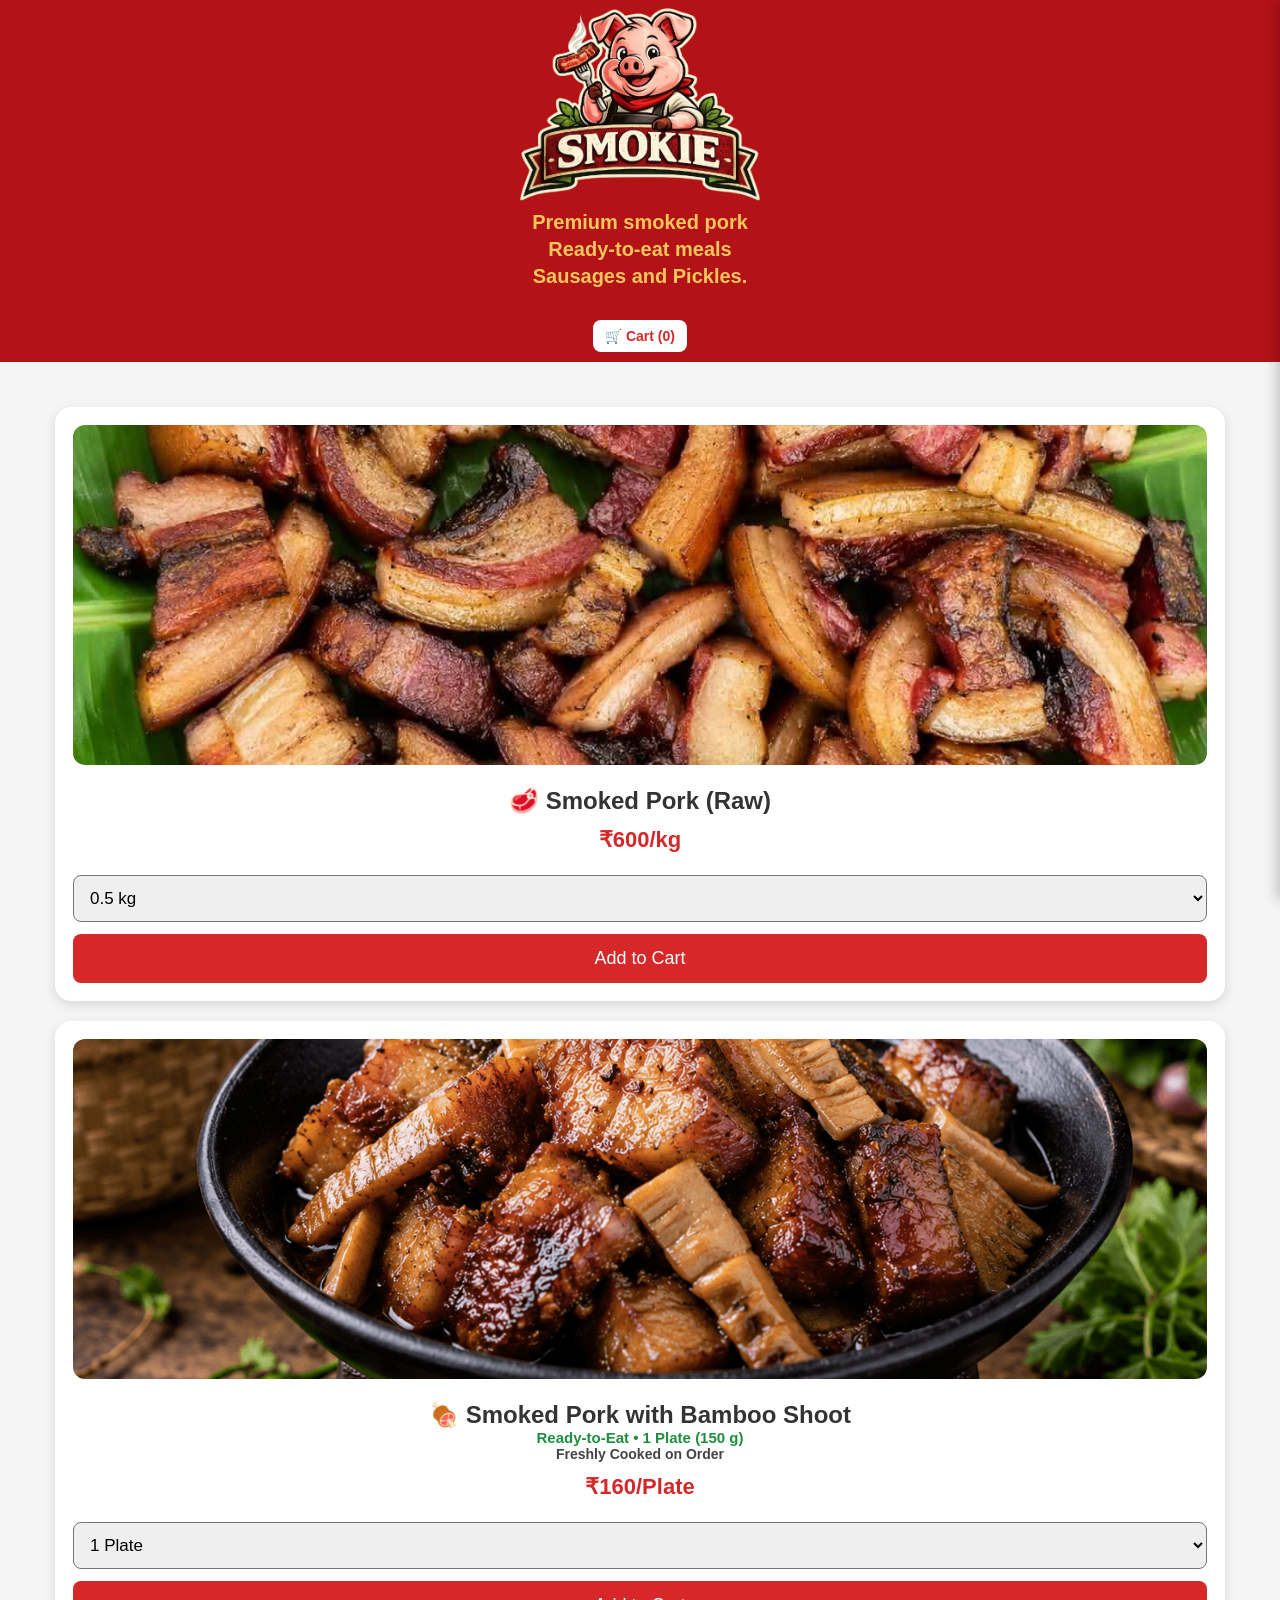
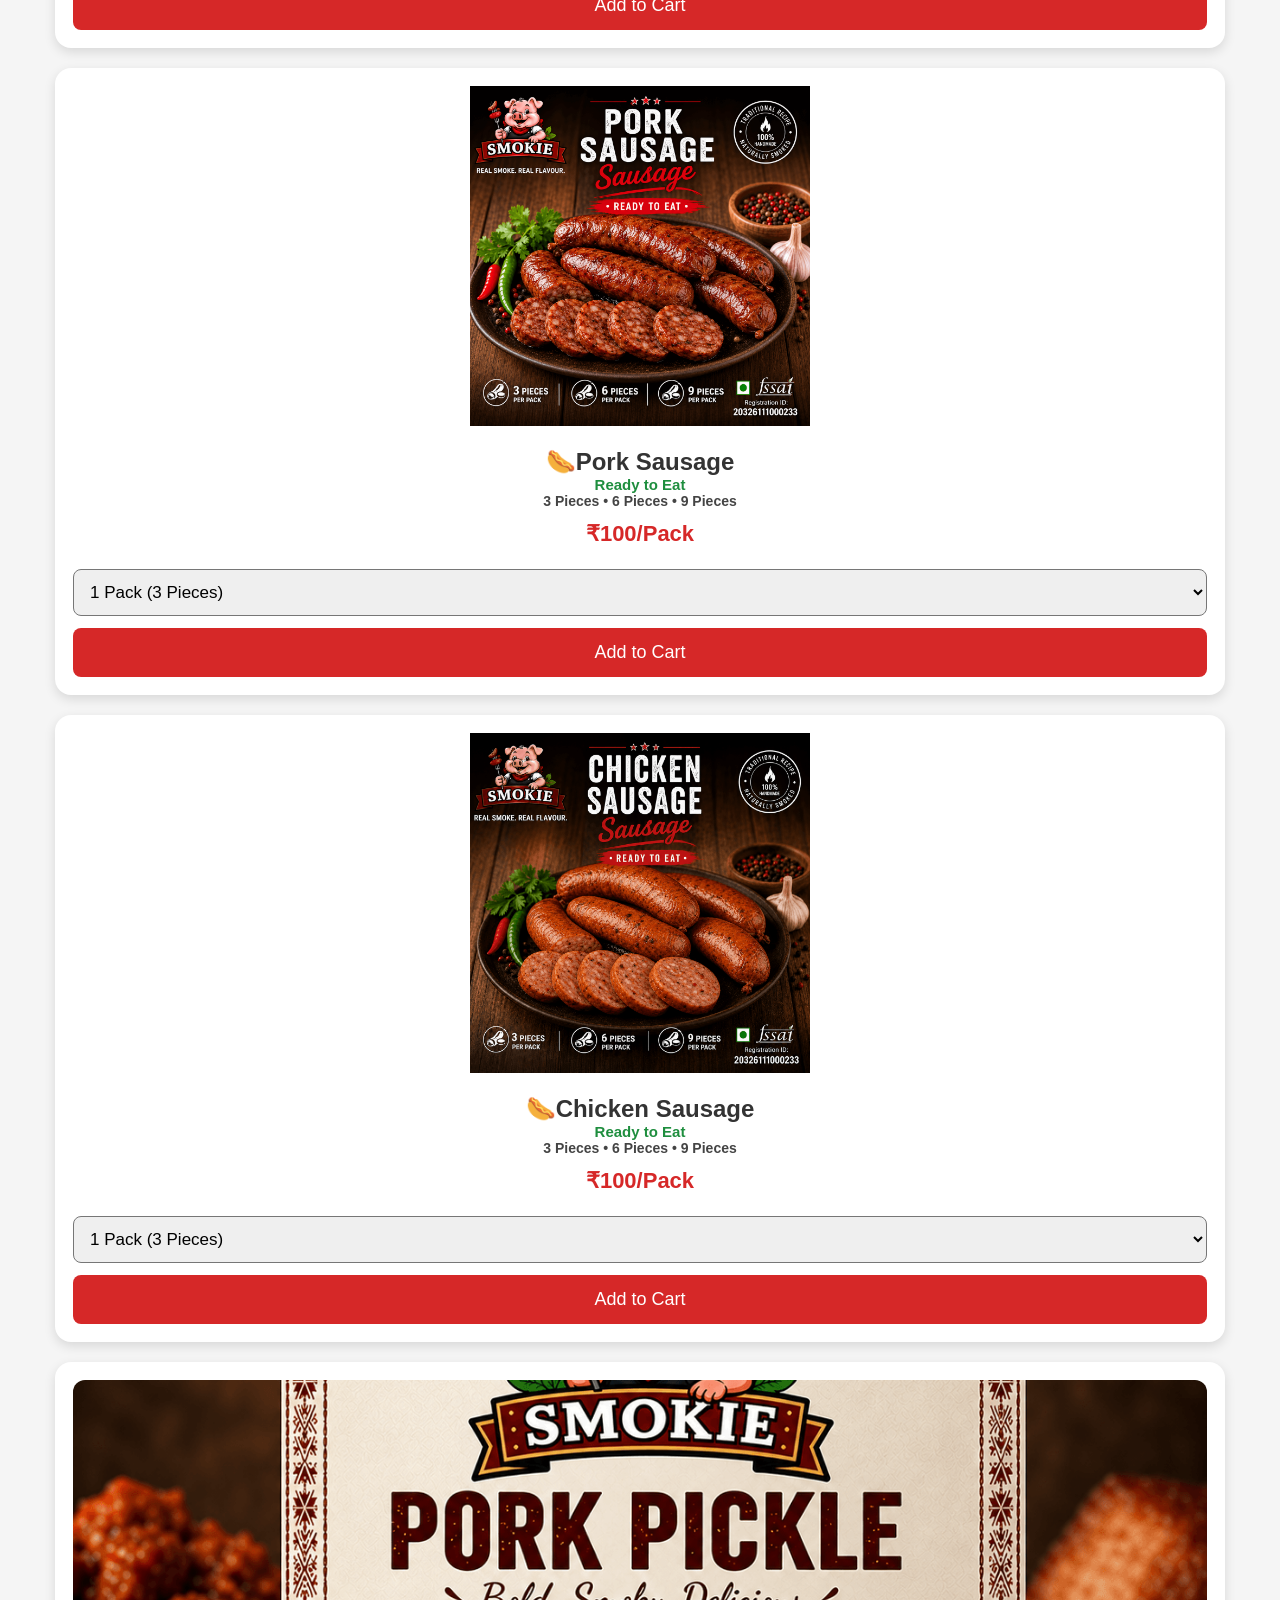
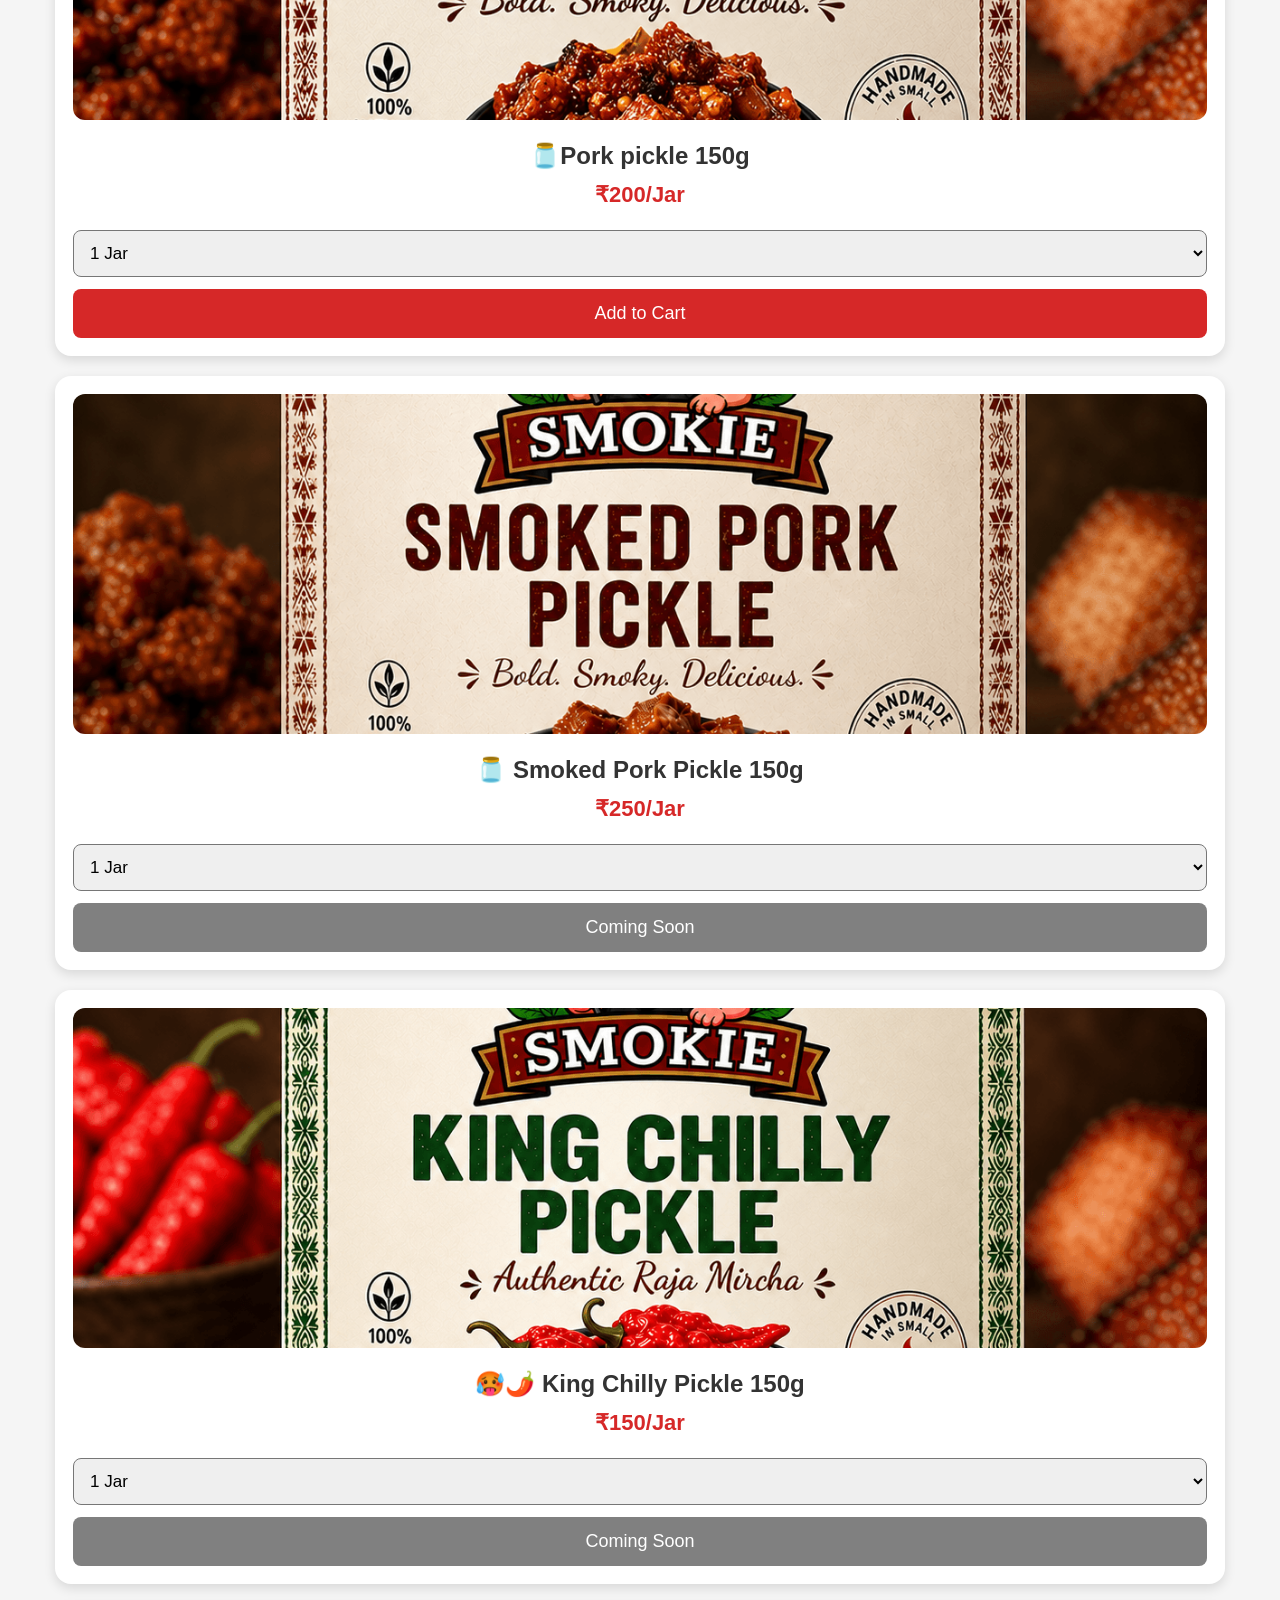
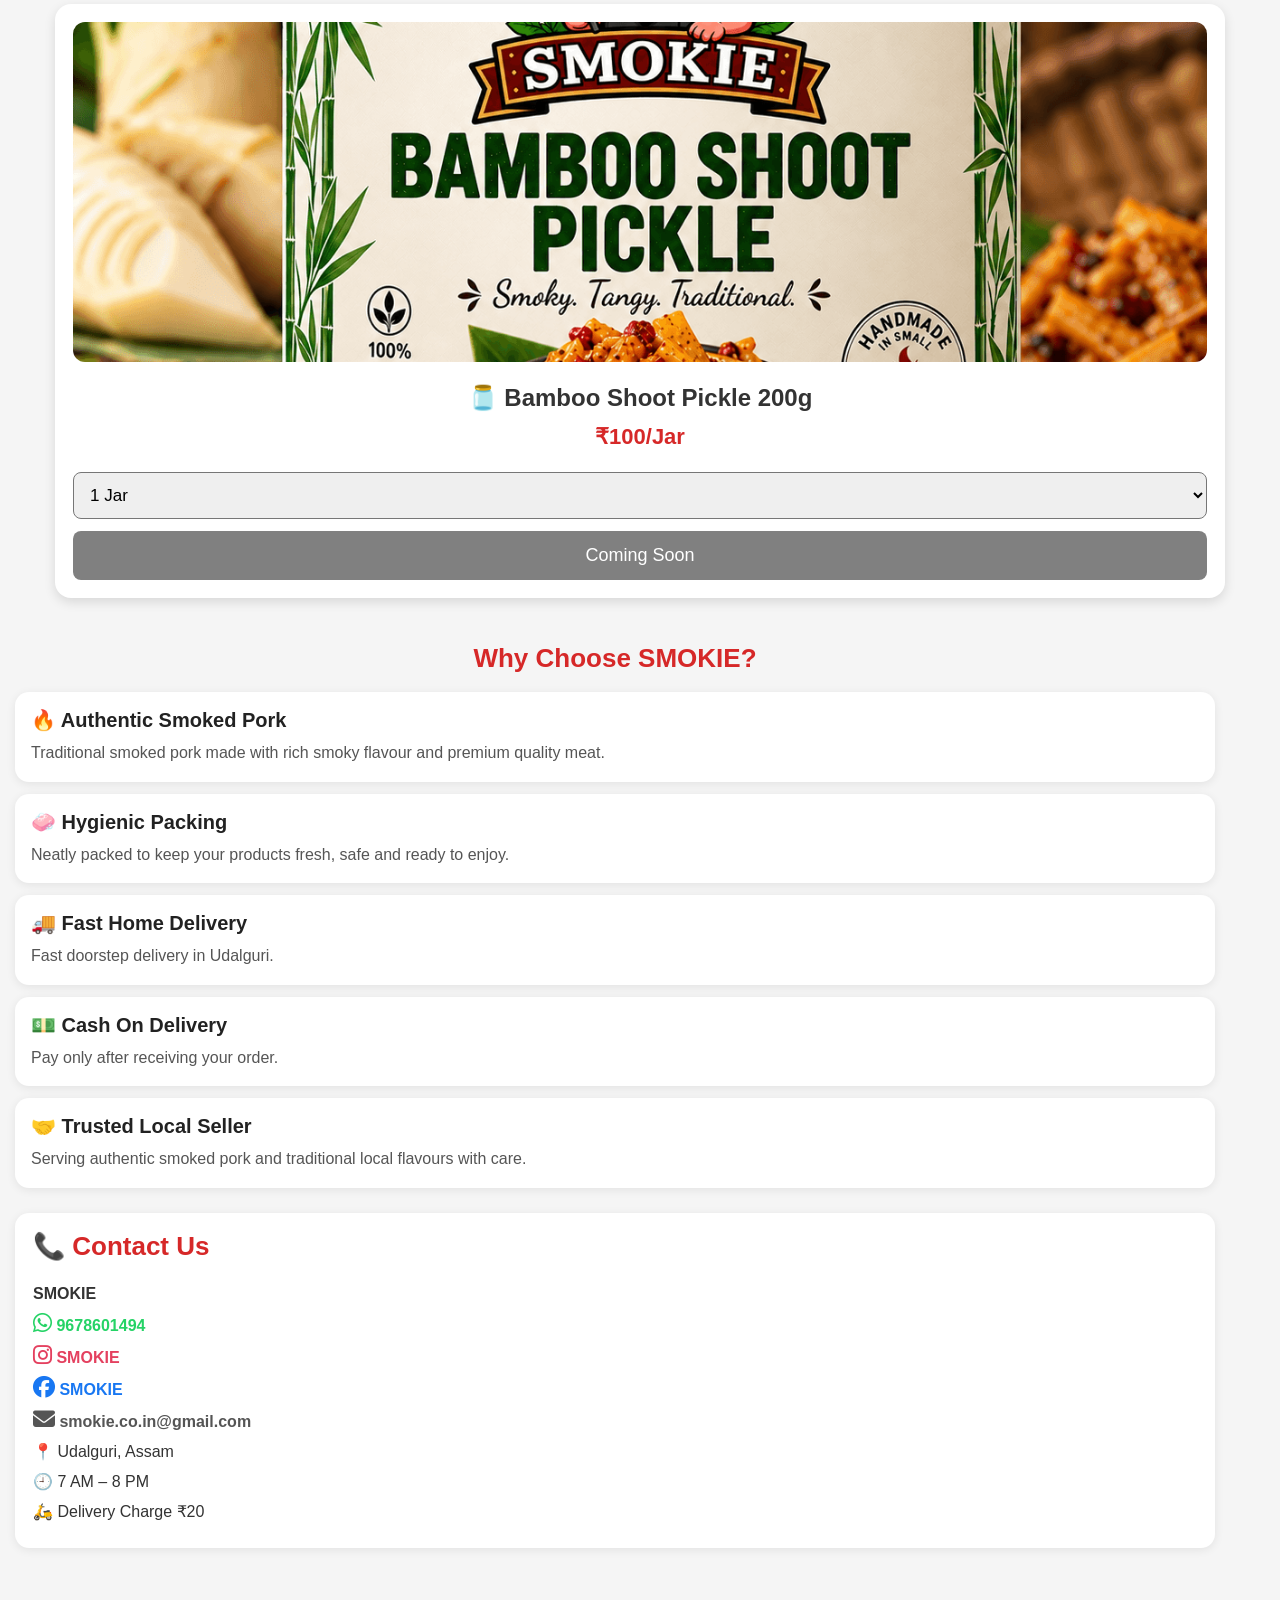
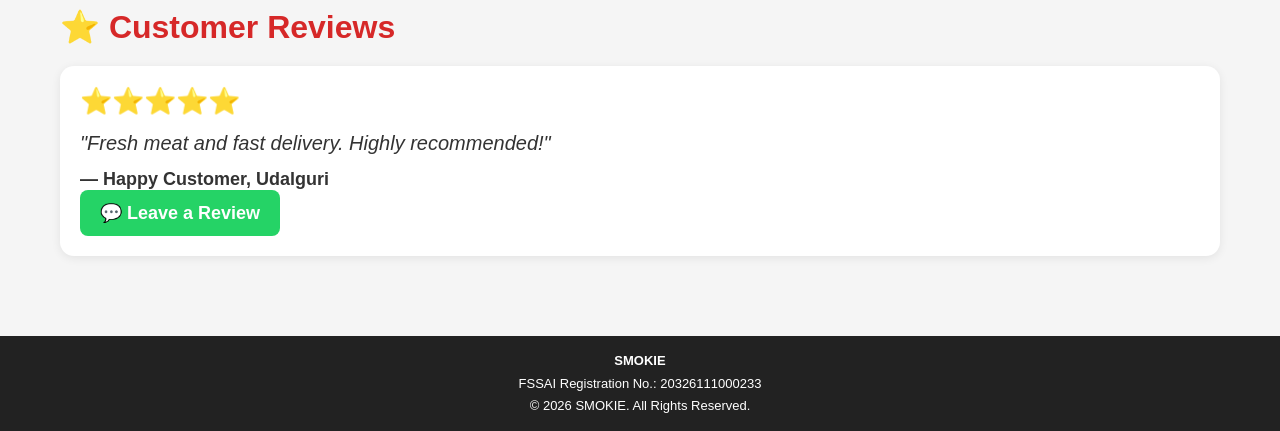
==== index.html @ d97668e5 "Update Smokie email contact" ====
<!DOCTYPE html>
<html lang="en">
<head>
<link rel="stylesheet" href="https://cdnjs.cloudflare.com/ajax/libs/font-awesome/6.5.1/css/all.min.css">
<meta charset="UTF-8">
<meta name="viewport" content="width=device-width, initial-scale=1.0">

<title>SMOKIE | Authentic Smoked Pork</title>

<link rel="stylesheet" href="style.css">

</head>

<body>

<header class="top-bar">

  <div class="brand">
    <!-- Replace the src with your pig logo image -->
    <img src="pig.png" alt="Smokie Pig" class="brand-pig">

    

    <p class="brand-tagline">
      Premium smoked pork <br>
      Ready-to-eat meals <br>
      Sausages and Pickles.
    </p>
  </div>

  <button id="cartBtn" onclick="toggleCart()">
    🛒 Cart (<span id="cartCount">0</span>)
  </button>

</header>



<!-- PRODUCTS -->

<div id="products"></div>


<!-- CART -->

<div id="cartPanel" class="cart-panel">

<h2>🛒 Shopping Cart</h2>

<div id="cartItems">
Your cart is empty.
</div>

<hr>
<div class="cart-summary-box">
<p><strong>Items Total:</strong> ₹<span id="cartTotal">0</span></p>

<p><strong>Delivery Charge:</strong> ₹20</p>

<p><strong>Grand Total:</strong> ₹<span id="grandTotal">20</span></p>

</div>

<hr>

<input
type="text"
id="customerName"
placeholder="Your Name">

<input
type="tel"
id="customerPhone"
placeholder="Phone Number">

<textarea
id="customerAddress"
placeholder="Delivery Address"
rows="4"></textarea>

<button id="orderBtn">
💬 Order on WhatsApp
</button>

<button id="closeCart">
Close
</button>

</div>


<!-- WHY US -->

<section class="why-us">

<h2> Why Choose SMOKIE?</h2>

<div class="why-box">
<h3>🔥 Authentic Smoked Pork</h3>
<p>Traditional smoked pork made with rich smoky flavour and premium quality meat.</p>
</div>

<div class="why-box">
<h3>🧼 Hygienic Packing</h3>
<p>Neatly packed to keep your products fresh, safe and ready to enjoy.</p>
</div>

<div class="why-box">
<h3>🚚 Fast Home Delivery</h3>
<p>Fast doorstep delivery in Udalguri.</p>
</div>

<div class="why-box">
<h3>💵 Cash On Delivery</h3>
<p>Pay only after receiving your order.</p>
</div>

<div class="why-box">
<h3>🤝 Trusted Local Seller</h3>
<p>Serving authentic smoked pork and traditional local flavours with care.</p>
</div>

</section>


<!-- CONTACT -->

<section class="contact-section">

<h2>📞 Contact Us</h2>

<p><strong>SMOKIE</strong></p>

<p>
  <a href="https://wa.me/919678601494"
     target="_blank"
     rel="noopener noreferrer"
     style="color:#25D366; text-decoration:none; font-weight:600;">
    <i class="fab fa-whatsapp" style="font-size:22px;"></i> 9678601494
  </a>

<p>
 
  <a href="https://www.instagram.com/smokie.co.in/"
     target="_blank"
     rel="noopener noreferrer"
     style="color:#E4405F; text-decoration:none; font-weight:600;">
    <i class="fab fa-instagram" style="font-size:22px;"></i> SMOKIE
  </a>

<p>
  <a href="https://www.facebook.com/share/1F98wnpYH8/"
     target="_blank"
     rel="noopener noreferrer"
     style="color:#1877F2; text-decoration:none; font-weight:600;">
    <i class="fab fa-facebook" style="font-size:22px;"></i> SMOKIE
  </a>
</p>
<p>
  <a href="mailto:smokie.co.in@gmail.com"
     style="color:#555; text-decoration:none; font-weight:600;">
    <i class="fas fa-envelope" style="font-size:22px;"></i>
    smokie.co.in@gmail.com
  </a>
</p>

<p>📍 Udalguri, Assam</p>

<p>🕘 7 AM – 8 PM</p>

<p>🛵 Delivery Charge ₹20</p>

</section>
<section class="review-section">
  <h2>⭐ Customer Reviews</h2>

 <div class="review-box">
    <p class="stars">⭐⭐⭐⭐⭐</p>

    <p class="review-text">
        "Fresh meat and fast delivery. Highly recommended!"
    </p>

    <p class="review-name">
        — Happy Customer, Udalguri
    </p>

    <a href="https://wa.me/919678601494?text=Hi%20I%20would%20like%20to%20leave%20a%20review%20for%20my%20order."
       target="_blank"
       class="review-btn">
        💬 Leave a Review
    </a>

</div>

</section>

<footer class="footer">
  <p><strong>SMOKIE</strong></p>
  <p>FSSAI Registration No.: 20326111000233</p>
  <p>&copy; 2026 SMOKIE. All Rights Reserved.</p>
</footer>

<script src="script.js"></script>
</body>
</html>
---- style.css ----
/* =========================
   GENERAL
========================= */

*{
    margin:0;
    padding:0;
    box-sizing:border-box;
}

body{
    font-family:Arial,sans-serif;
    background:#f5f5f5;
    color:#333;
}

/* =========================
   HEADER
========================= */


#cartBtn{
    background:#fff;
    color:#d62828;
    border:none;
    padding:14px 22px;
    border-radius:8px;
    font-size:20px;
    font-weight:bold;
    cursor:pointer;
}

#cartBtn:hover{
    background:#f3f3f3;
}

/* =========================
   PRODUCTS
========================= */

#products{
    max-width:1200px;
    margin:30px auto;
    padding:20px;
    display:grid;
    grid-template-columns:repeat(auto-fit,minmax(300px,1fr));
    gap:25px;
}

.card{
    background:#fff;
    border-radius:16px;
    padding:20px;
    text-align:center;
    box-shadow:0 4px 12px rgba(0,0,0,.12);
    transition:.2s;
}

.card:hover{
    transform:translateY(-3px);
}

.card img{
    width:100%;
    border-radius:12px;



}

.card h2{
    margin-top:18px;
    font-size:28px;
}

.card p{
    margin:12px 0;
    color:#d62828;
    font-size:24px;
    font-weight:bold;
}

.card select{
    width:100%;
    padding:12px;
    font-size:17px;
    margin-top:10px;
    margin-bottom:12px;
    border-radius:8px;
}

.card button{
    width:100%;
    padding:14px;
    background:#d62828;
    color:#fff;
    border:none;
    border-radius:8px;
    font-size:18px;
    cursor:pointer;
}

.card button:hover{
    background:#b71c1c;
}

.card button:disabled{
    background:gray;
    cursor:not-allowed;
}

/* =========================
   CART
========================= */

.cart-panel{
    position:fixed;
    top:0;
    right:-420px;
    width:380px;
    height:100%;
    background:#fff;
    box-shadow:-4px 0 12px rgba(0,0,0,.2);
    padding:25px;
    overflow-y:auto;
    transition:.3s;
    z-index:9999;
}

.cart-panel.show{
    right:0;
}

.cart-panel h2{
    font-size:20px;
    margin-bottom:18px;
    color:#d62828;

}
.cart-panel p{
    font-size:15px;
    margin:4px 0;
}

.cart-panel strong{
    font-size:15px;
}
.cart-panel input,
.cart-panel textarea{
    width:100%;
    padding:12px;
    margin-bottom:12px;
    border:1px solid #ccc;
    border-radius:8px;
    font-size:16px;
}

#orderBtn{
    width:100%;
    padding:14px;
    background:#28a745;
    color:#fff;
    border:none;
    border-radius:8px;
    font-size:18px;
    cursor:pointer;
    margin-top:10px;
}

#closeCart{
    width:100%;
    padding:14px;
    background:#d62828;
    color:#fff;
    border:none;
    border-radius:8px;
    font-size:18px;
    cursor:pointer;
    margin-top:10px;
}
/* =========================
   WHY CHOOSE US
========================= */

.why-us{
    max-width:1200px;
    margin:40px auto;
    padding:20px;
}

.why-us h2{
    text-align:center;
    color:#d62828;
    margin-bottom:25px;
    font-size:34px;
}

.why-box{
    background:#fff;
    padding:20px;
    margin-bottom:15px;
    border-radius:14px;
    box-shadow:0 2px 10px rgba(0,0,0,.08);
}

.why-box h3{
    color:#222;
    margin-bottom:8px;
    font-size:24px;
}

.why-box p{
    color:#555;
    font-size:17px;
    line-height:1.6;
}

/* =========================
   CONTACT
========================= */

.contact-section{
    max-width:1200px;
    margin:40px auto;
    background:#fff;
    padding:25px;
    border-radius:14px;
    box-shadow:0 2px 10px rgba(0,0,0,.08);
}

.contact-section h2{
    color:#d62828;
    margin-bottom:20px;
    font-size:32px;
}

.contact-section p{
    font-size:18px;
    margin:8px 0;
    line-height:1.5;
}

/* =========================
   MOBILE
========================= */

@media (max-width:768px){

.top-bar{
    background:#b31217;
    display:flex;
    flex-direction:column;
    align-items:center;
    justify-content:center;
    text-align:center;
    padding:8px 15px 10px;

}

}

#cartBtn{
    width:auto;
    padding:8px 12px;
    font-size:14px;
}

#products{
    grid-template-columns:1fr;
    padding:15px;
    gap:20px;
}

.card{
    padding:18px;
}

.card img{
    height: 340px;
}

.card h2{
    font-size:24px;
}

.card p{
    font-size:22px;
}

.card select{
    font-size:17px;
    padding:12px;
}

.card button{
    font-size:18px;
    padding:14px;
}

.cart-panel{
    width:100%;
    right:-100%;
    padding:20px;
}

.cart-panel.show{
    right:0;
}

.cart-panel input,
.cart-panel textarea{
    font-size:17px;
}

#orderBtn,
#closeCart{
    font-size:18px;
    padding:14px;
}

.why-us{
    margin:25px 15px;
    padding:0;
}

.why-us h2{
    font-size:26px;
    margin-bottom:18px;
}

.why-box{
    padding:16px;
    margin-bottom:12px;
}

.why-box h3{
    font-size:20px;
}

.why-box p{
    font-size:16px;
}

.contact-section{
    margin:25px 15px;
    padding:18px;
}

.contact-section h2{
    font-size:26px;
}

.contact-section p{
    font-size:16px;
    margin:6px 0;
}

/* =========================
   REVIEWS
========================= */

.review-section{
    max-width:1200px;
    margin:40px auto;
    padding:20px;
}

.review-section h2{
    color:#d62828;
    font-size:32px;
    margin-bottom:20px;
}

.review-box{
    background:#fff;
    padding:20px;
    border-radius:14px;
    box-shadow:0 2px 10px rgba(0,0,0,.08);
    margin-bottom:20px;
}

.stars{
    font-size:26px;
    margin-bottom:10px;
}

.review-text{
    font-size:20px;
    line-height:1.6;
    font-style:italic;
    margin-bottom:10px;
}

.review-name{
    font-size:18px;
    font-weight:bold;
}

.review-btn{
    display:inline-block;
    background:#25D366;
    color:#fff;
    text-decoration:none;
    padding:12px 20px;
    border-radius:8px;
    font-size:18px;
    font-weight:bold;
}
.top-bar{
    background:#b31217;
    color:#fff;
    display:flex;
    flex-direction:column;
    align-items:center;
    justify-content:center;
    text-align:center;
    padding:8px 15px 10px;


}

.brand-pig{
    width:240px;
    height:auto;
    display:block;
    margin:0;

}

.brand-name{
    margin:0;
    font-size:42px;
    font-weight:900;
    letter-spacing:2px;
    color:#fff;
}

.brand-tagline{
    color:#f7c65b;
    font-size:20px;
    font-weight:600;
    line-height:1.35;
    margin:0 0 18px;

}

#cartBtn{
    display:block;
    margin:12px auto 0;

}
.brand{
    display:flex;
    flex-direction:column;
    align-items:center;
    justify-content:flex-start;
    width:100%;
    gap:8px;

}
.footer {
    background: #222;
    color: white;
    text-align: center;
    padding: 12px 10px;
    margin-top: 30px;
    font-size: 13px;
    line-height: 1.5;
}

.footer p {
    margin: 3px 0;
}.card


.footer p {
    margin: 5px 0;
}
.product-img{
    width:100%;
    height:500px;
    object-fit:cover;
    border-radius:12px;
}

.sausage-img{
    width:100%;
    height:500px;
    object-fit:contain;
    object-position:center;
    border-radius:12px;
}
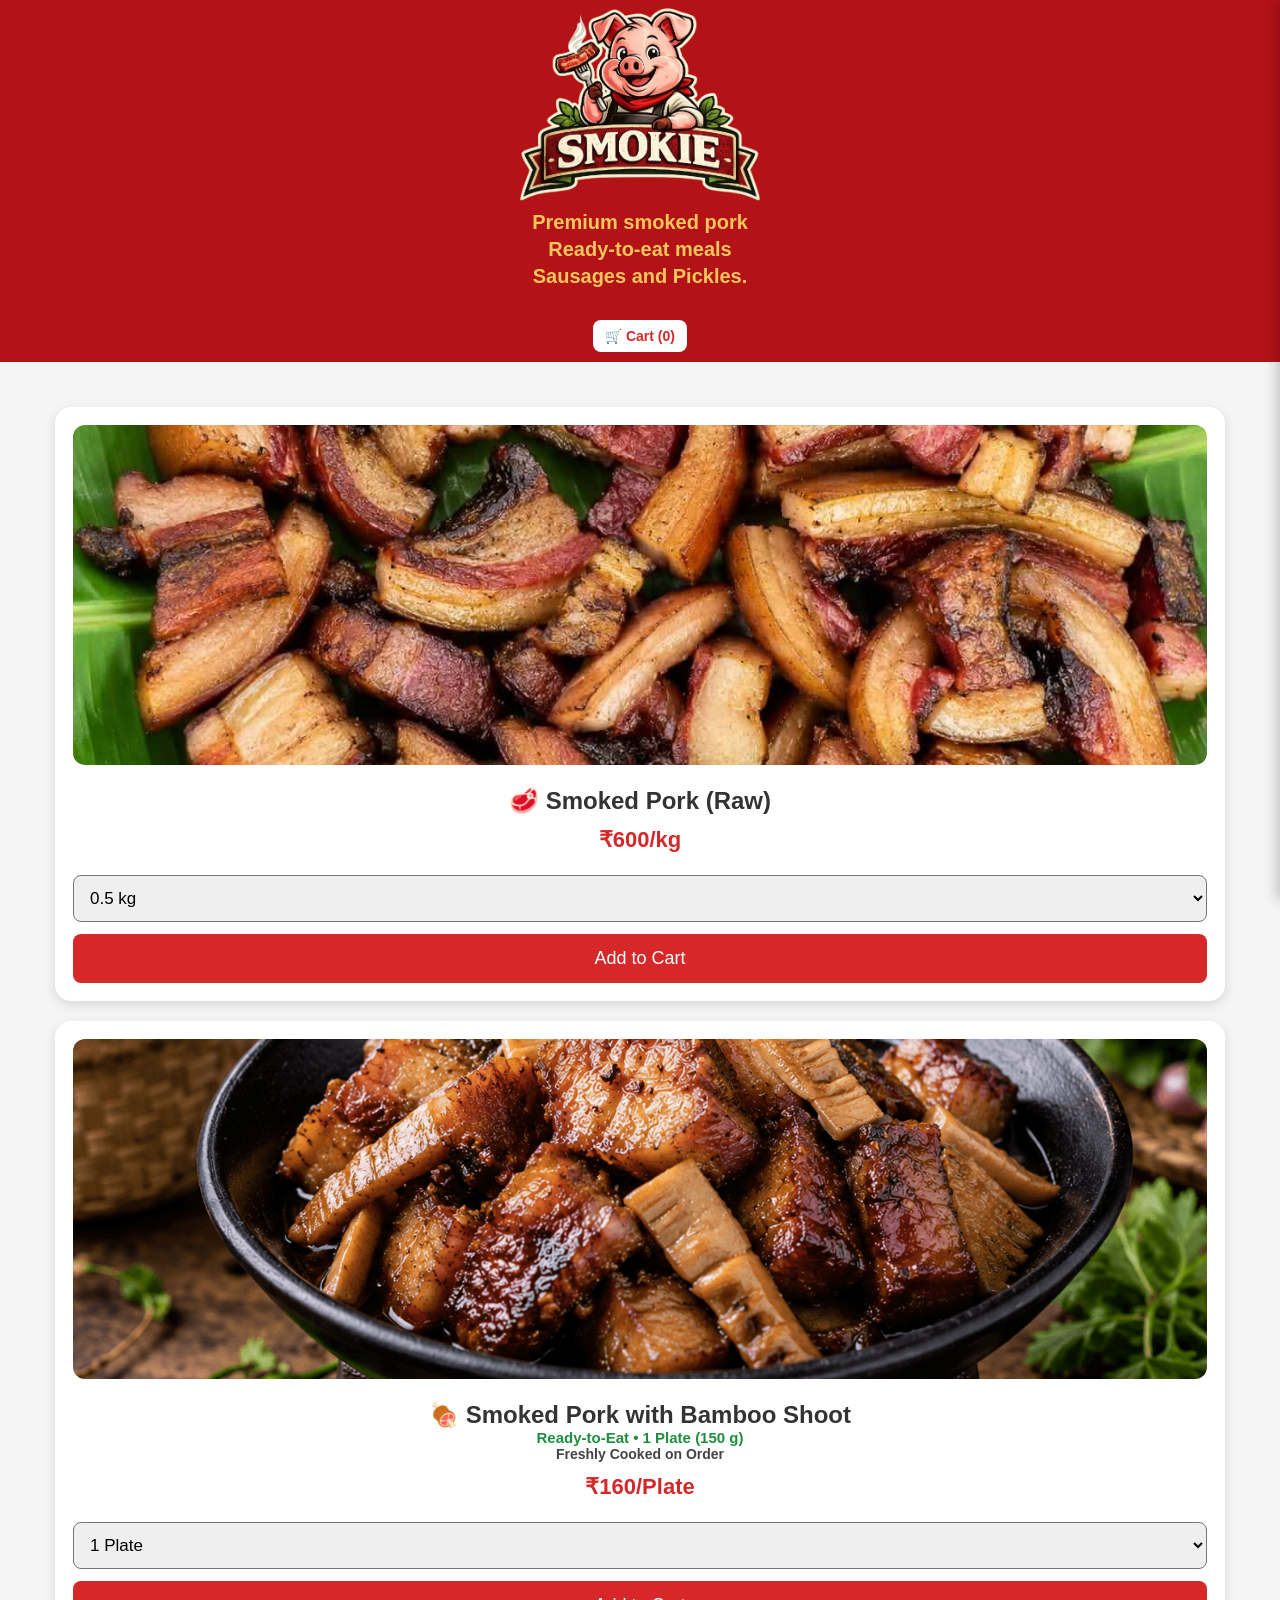
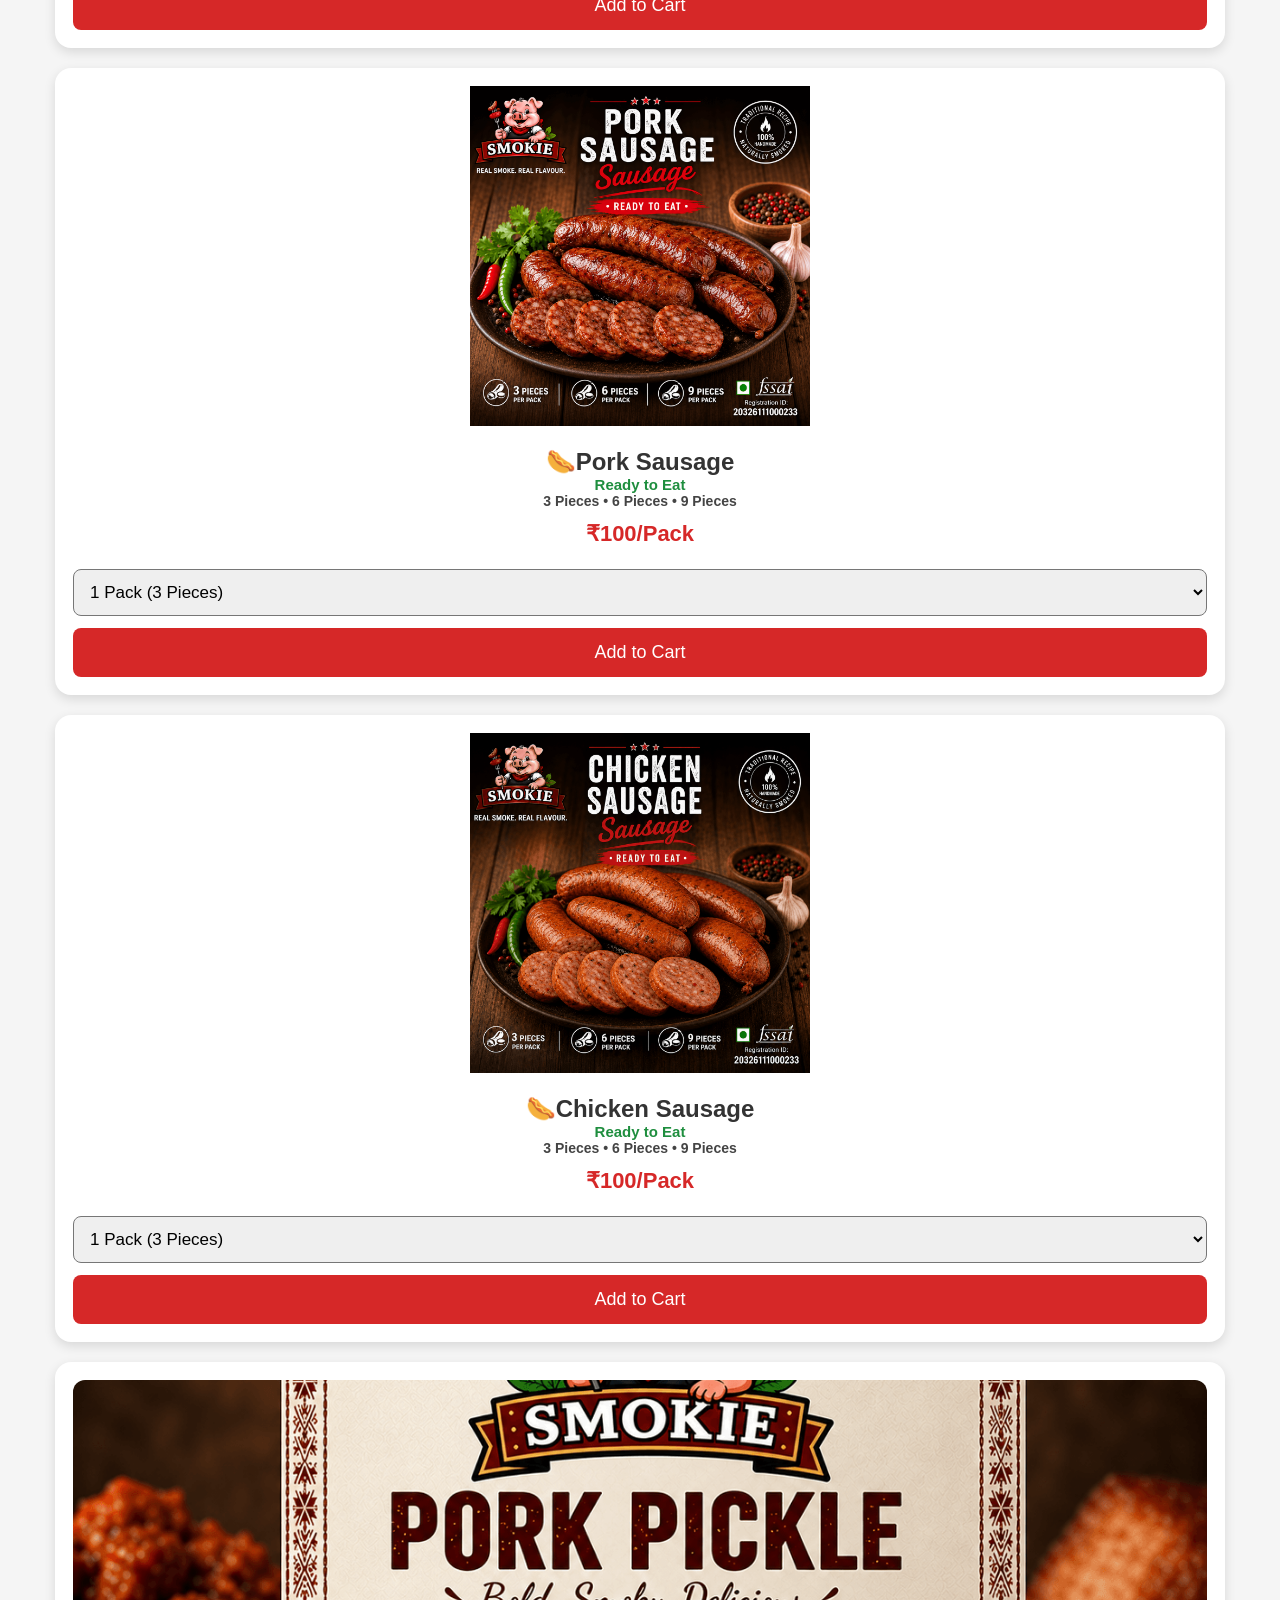
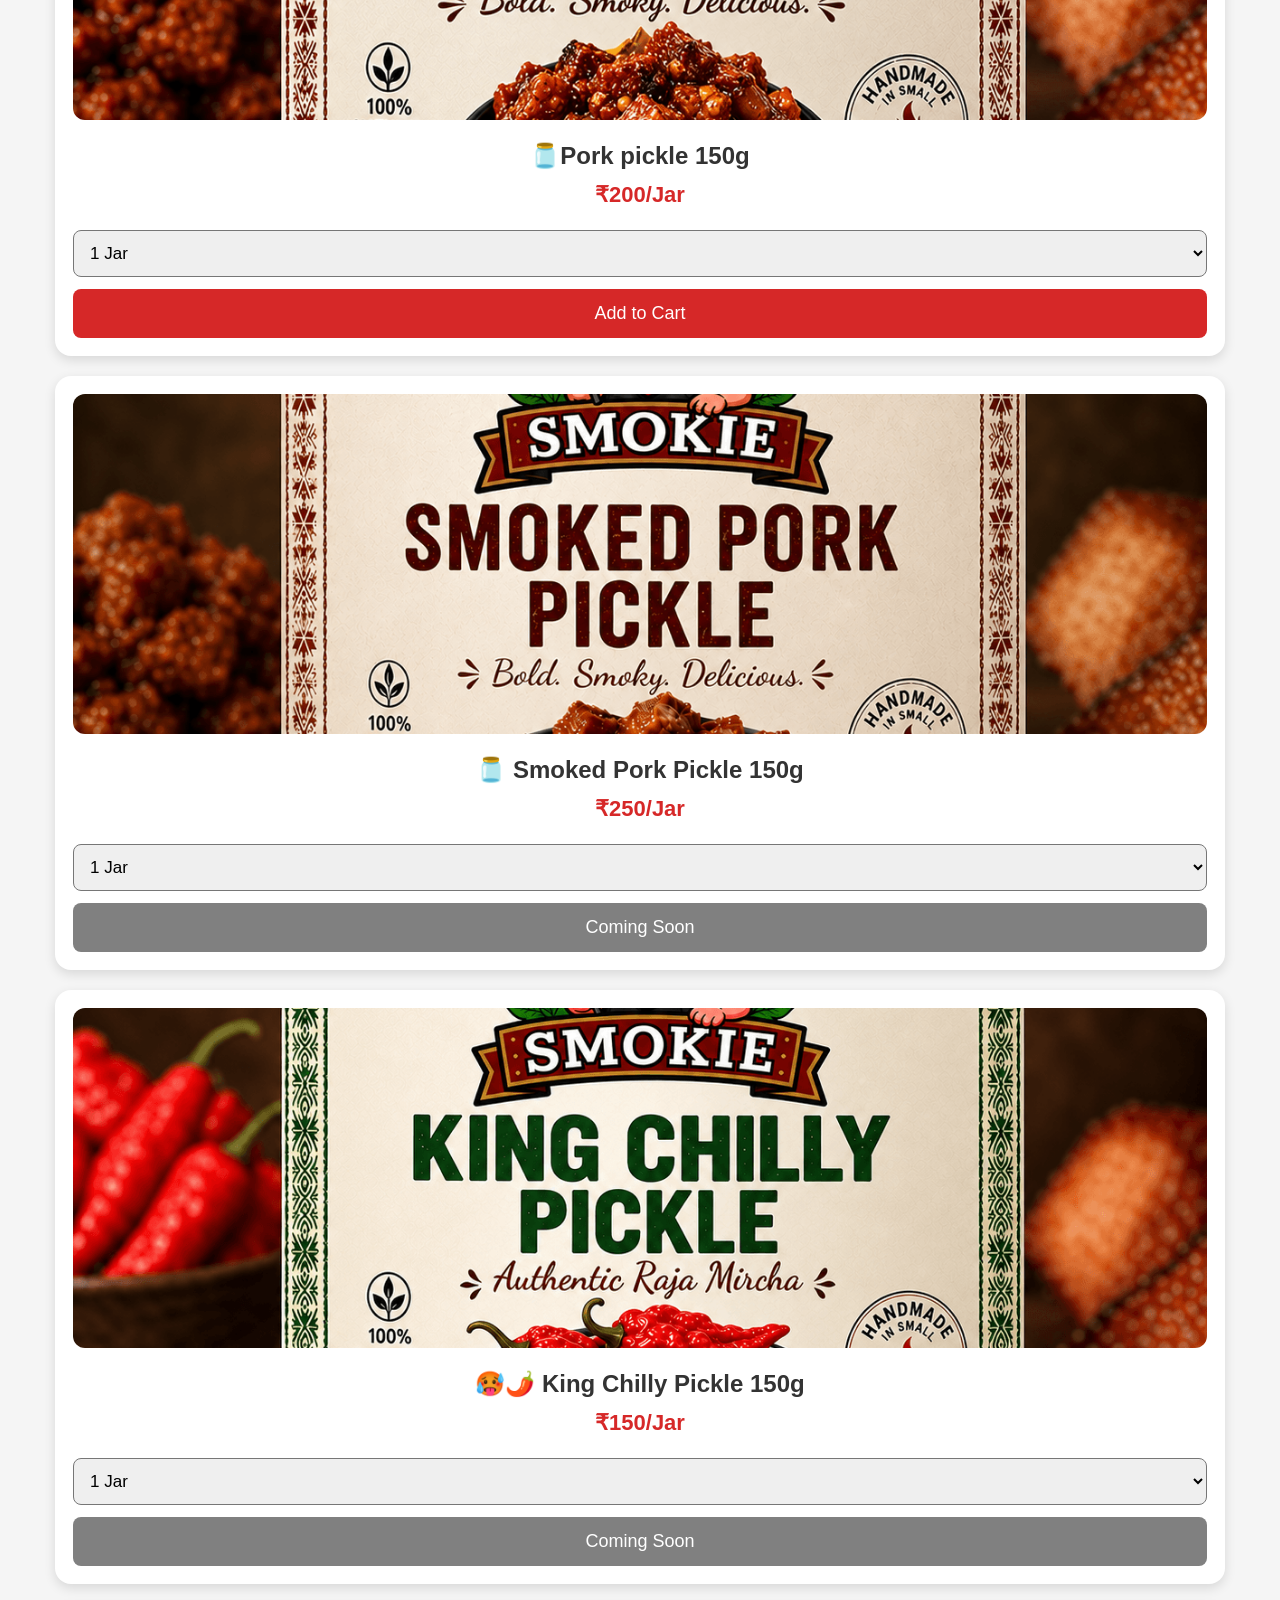
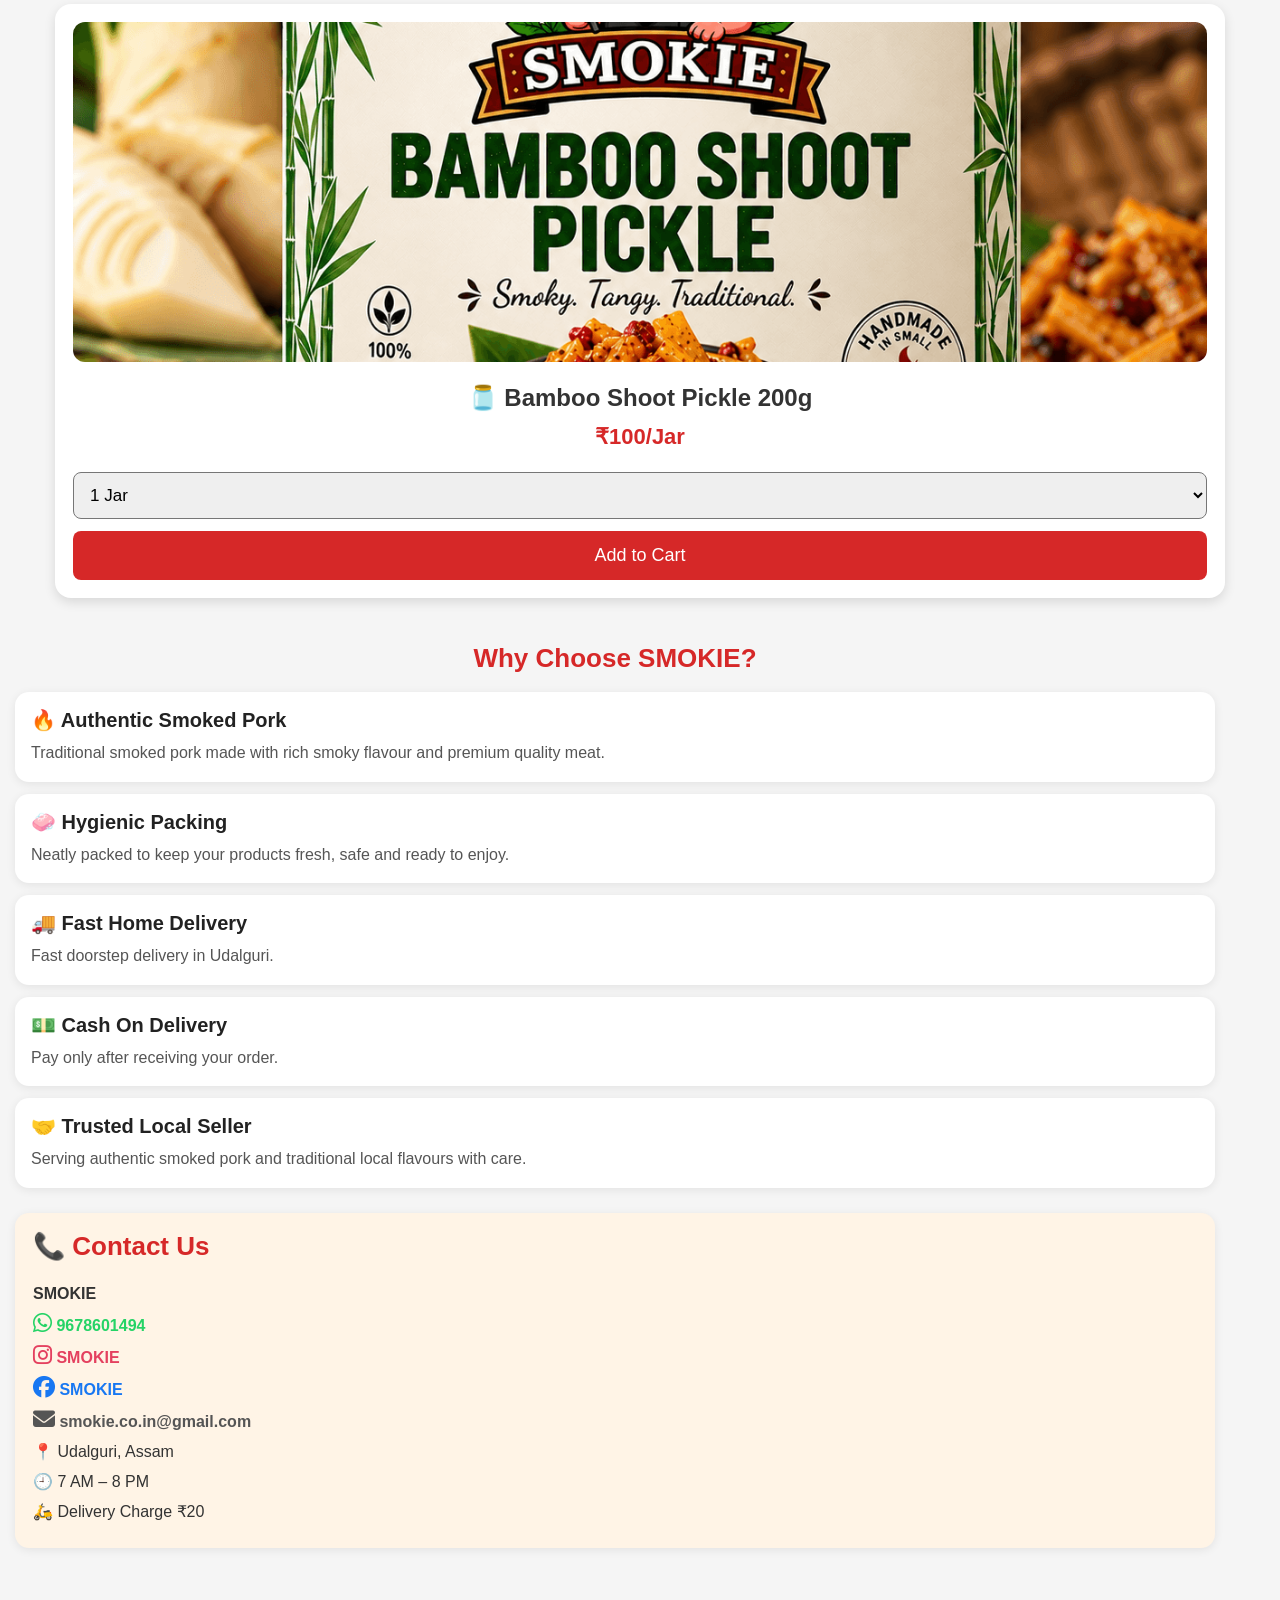
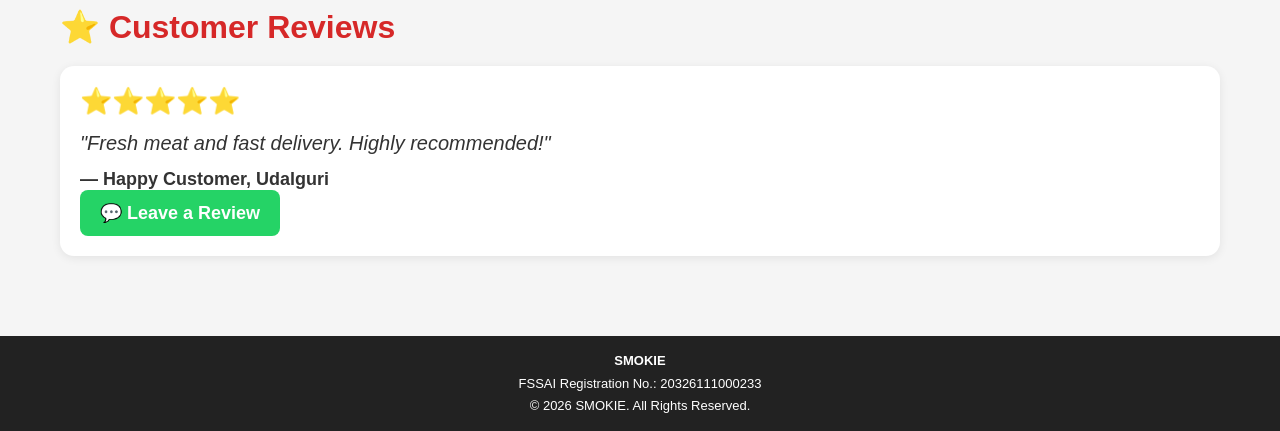
==== commit 2a476f00: "Update Contact Us section styling" ====
--- a/index.html
+++ b/index.html
@@ -125,7 +125,7 @@
 
 <!-- CONTACT -->
 
-<section class="contact-section">
+<section class="contact-section" style="background-color:#FFF4E6;">
 
 <h2>📞 Contact Us</h2>
 
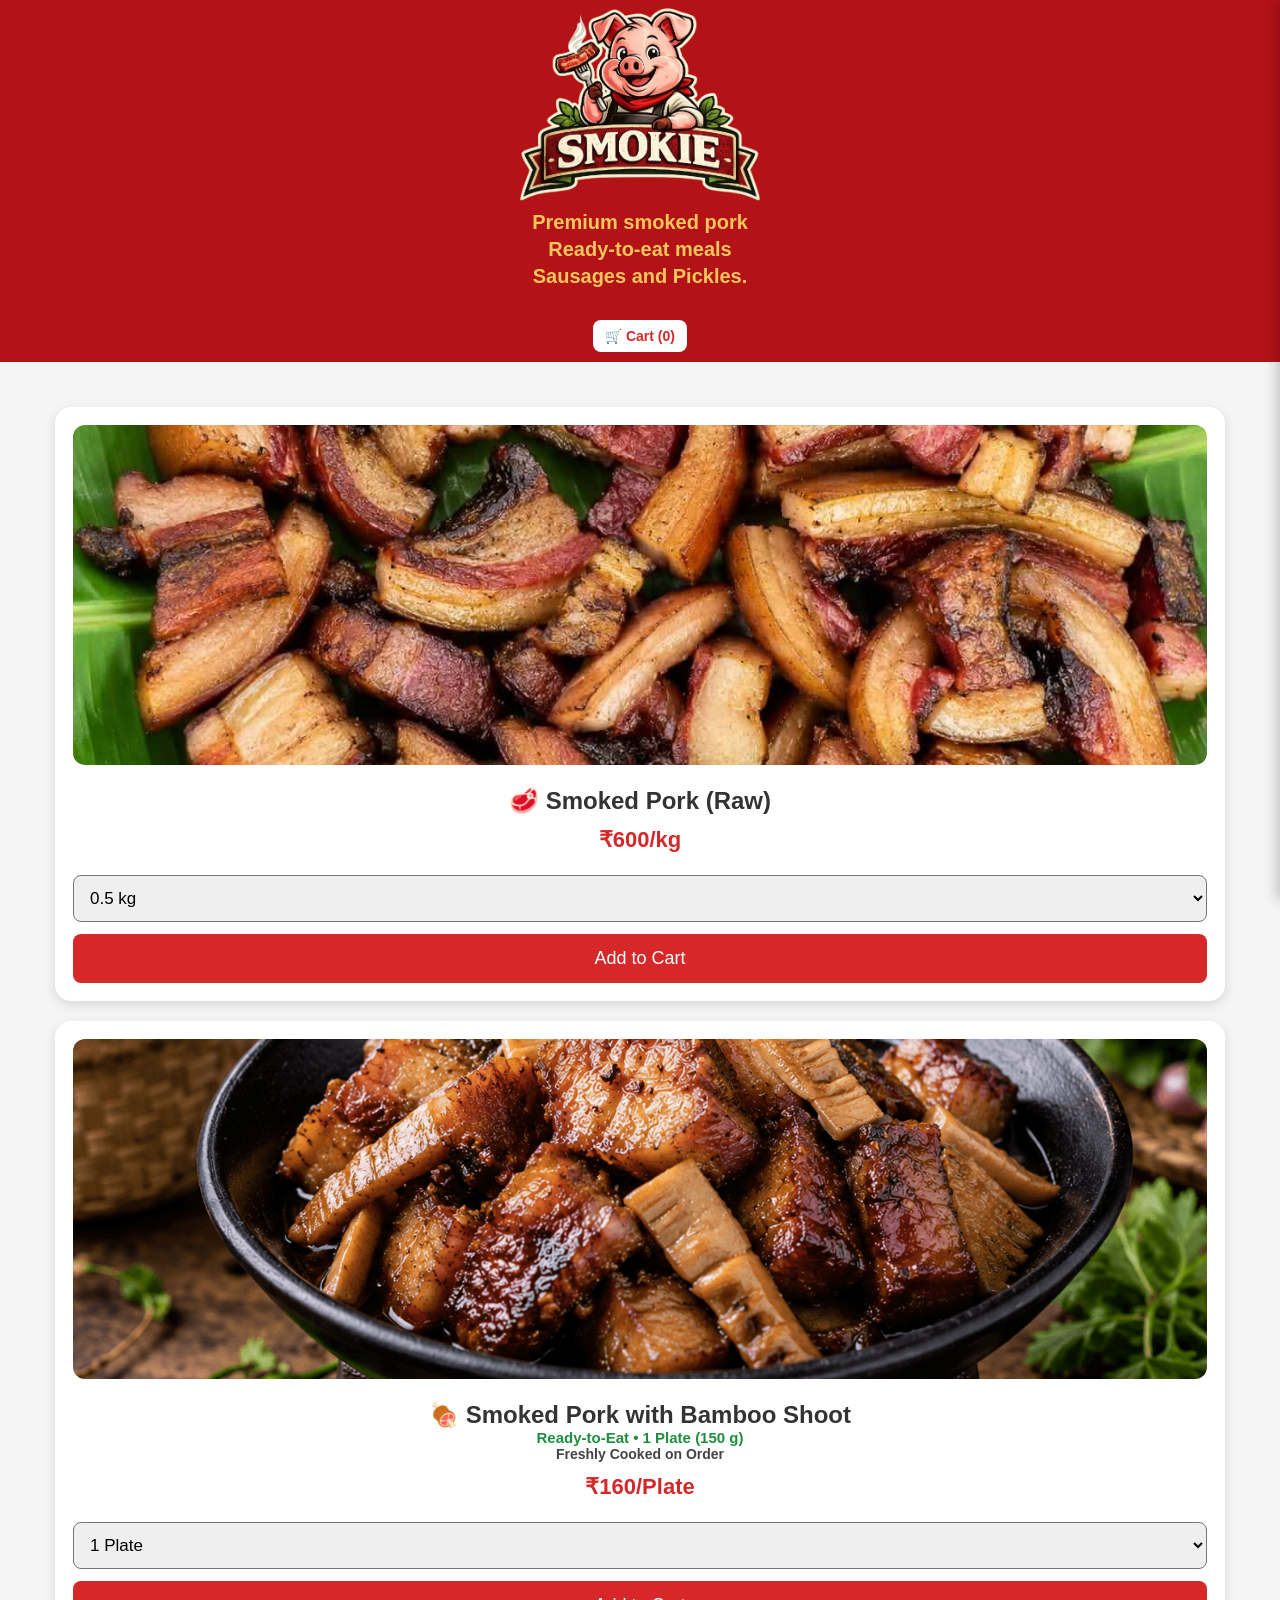
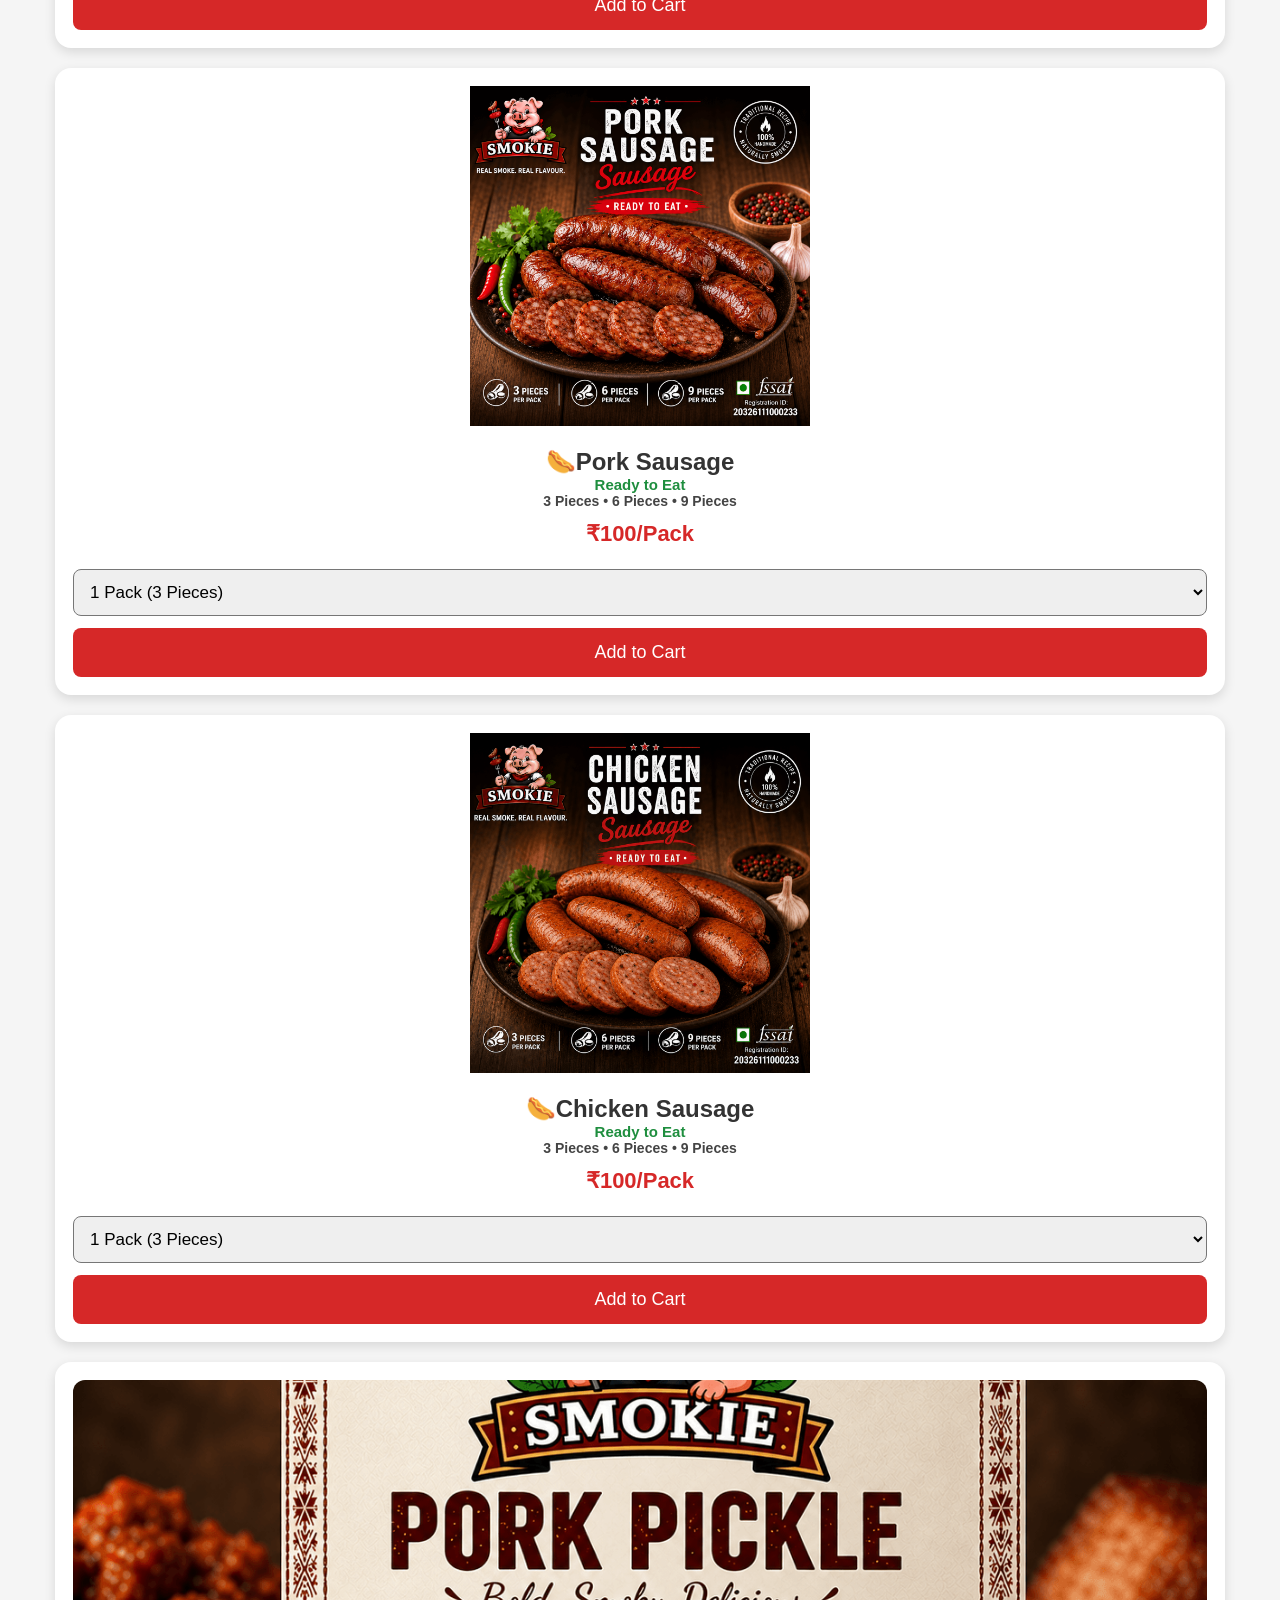
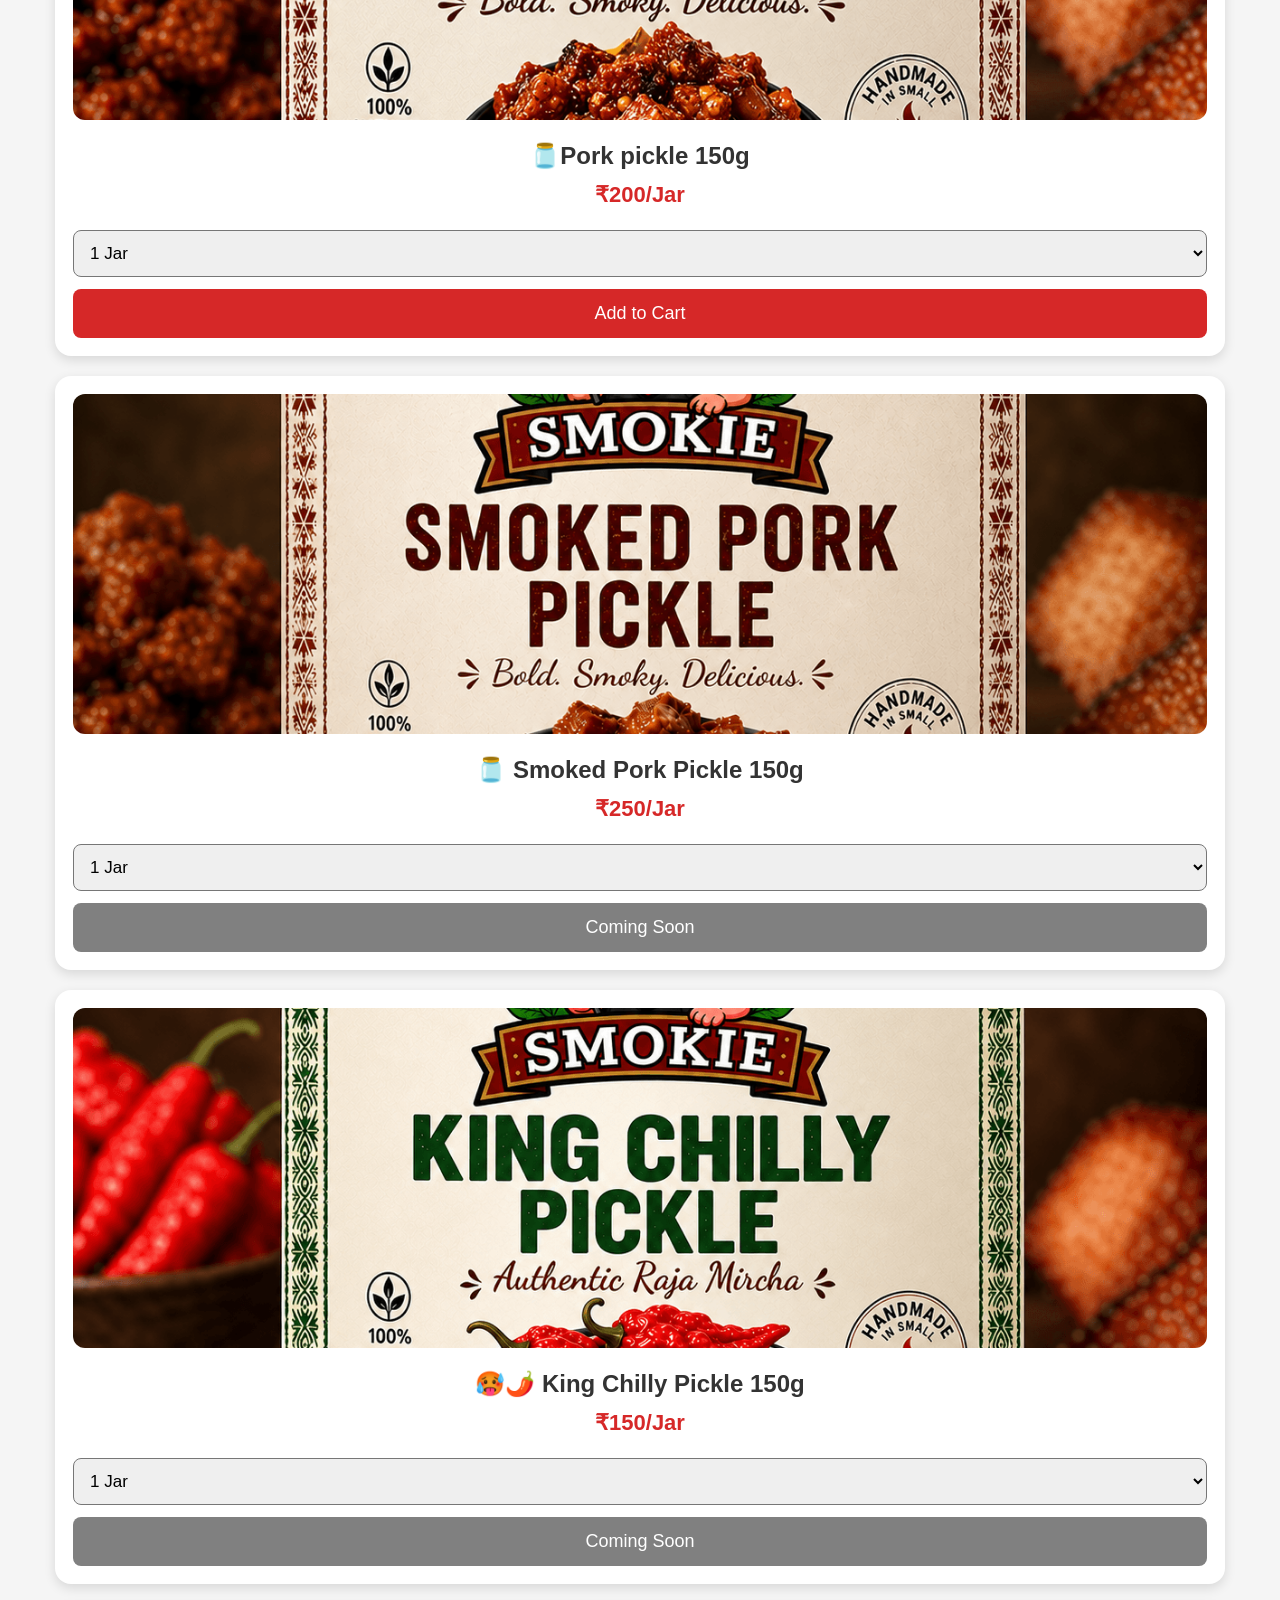
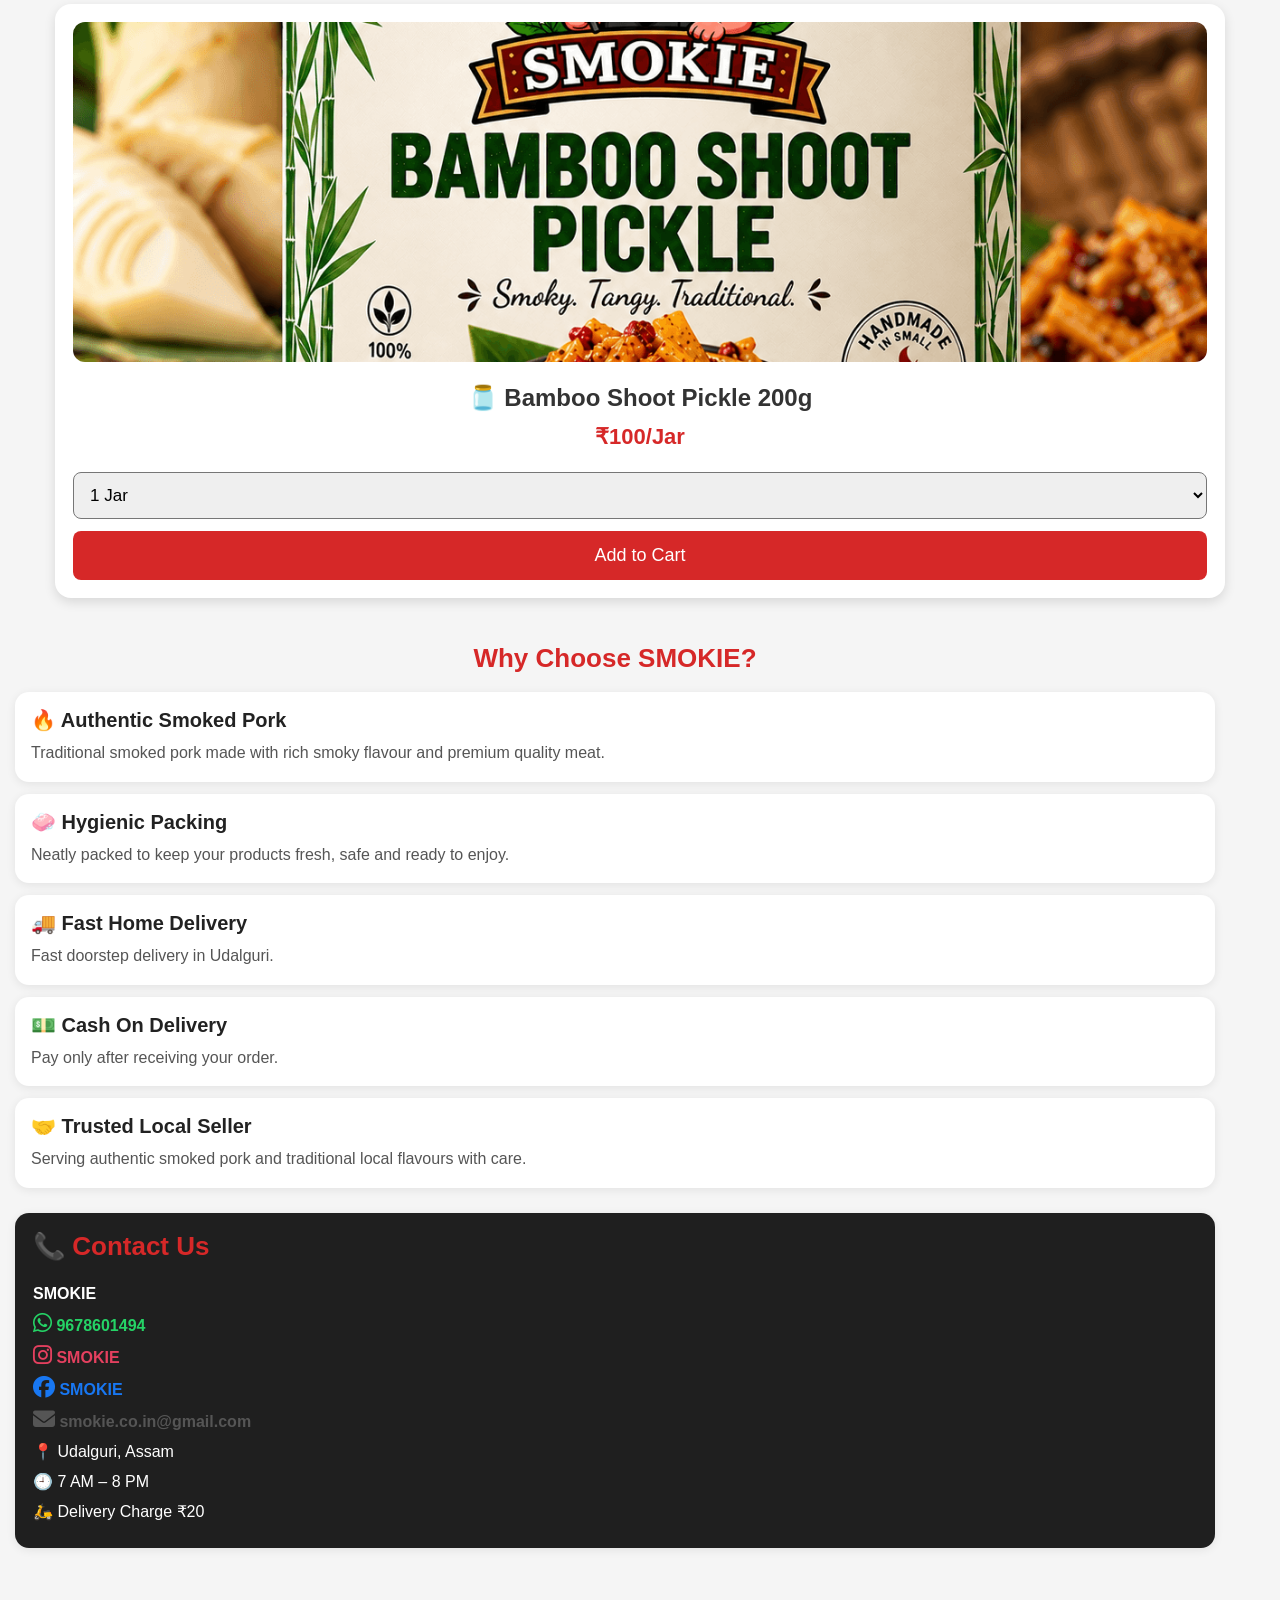
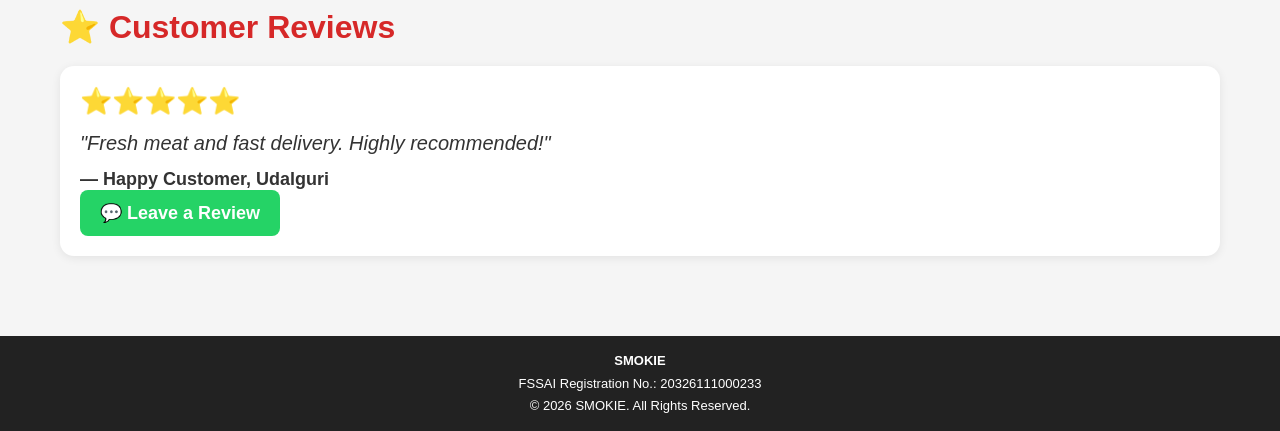
==== commit efec5c41: "Update Contact Us to dark theme" ====
--- a/index.html
+++ b/index.html
@@ -125,7 +125,7 @@
 
 <!-- CONTACT -->
 
-<section class="contact-section" style="background-color:#FFF4E6;">
+<section class="contact-section" style="background-color:#1F1F1F; color:#FFFFFF;">
 
 <h2>📞 Contact Us</h2>
 
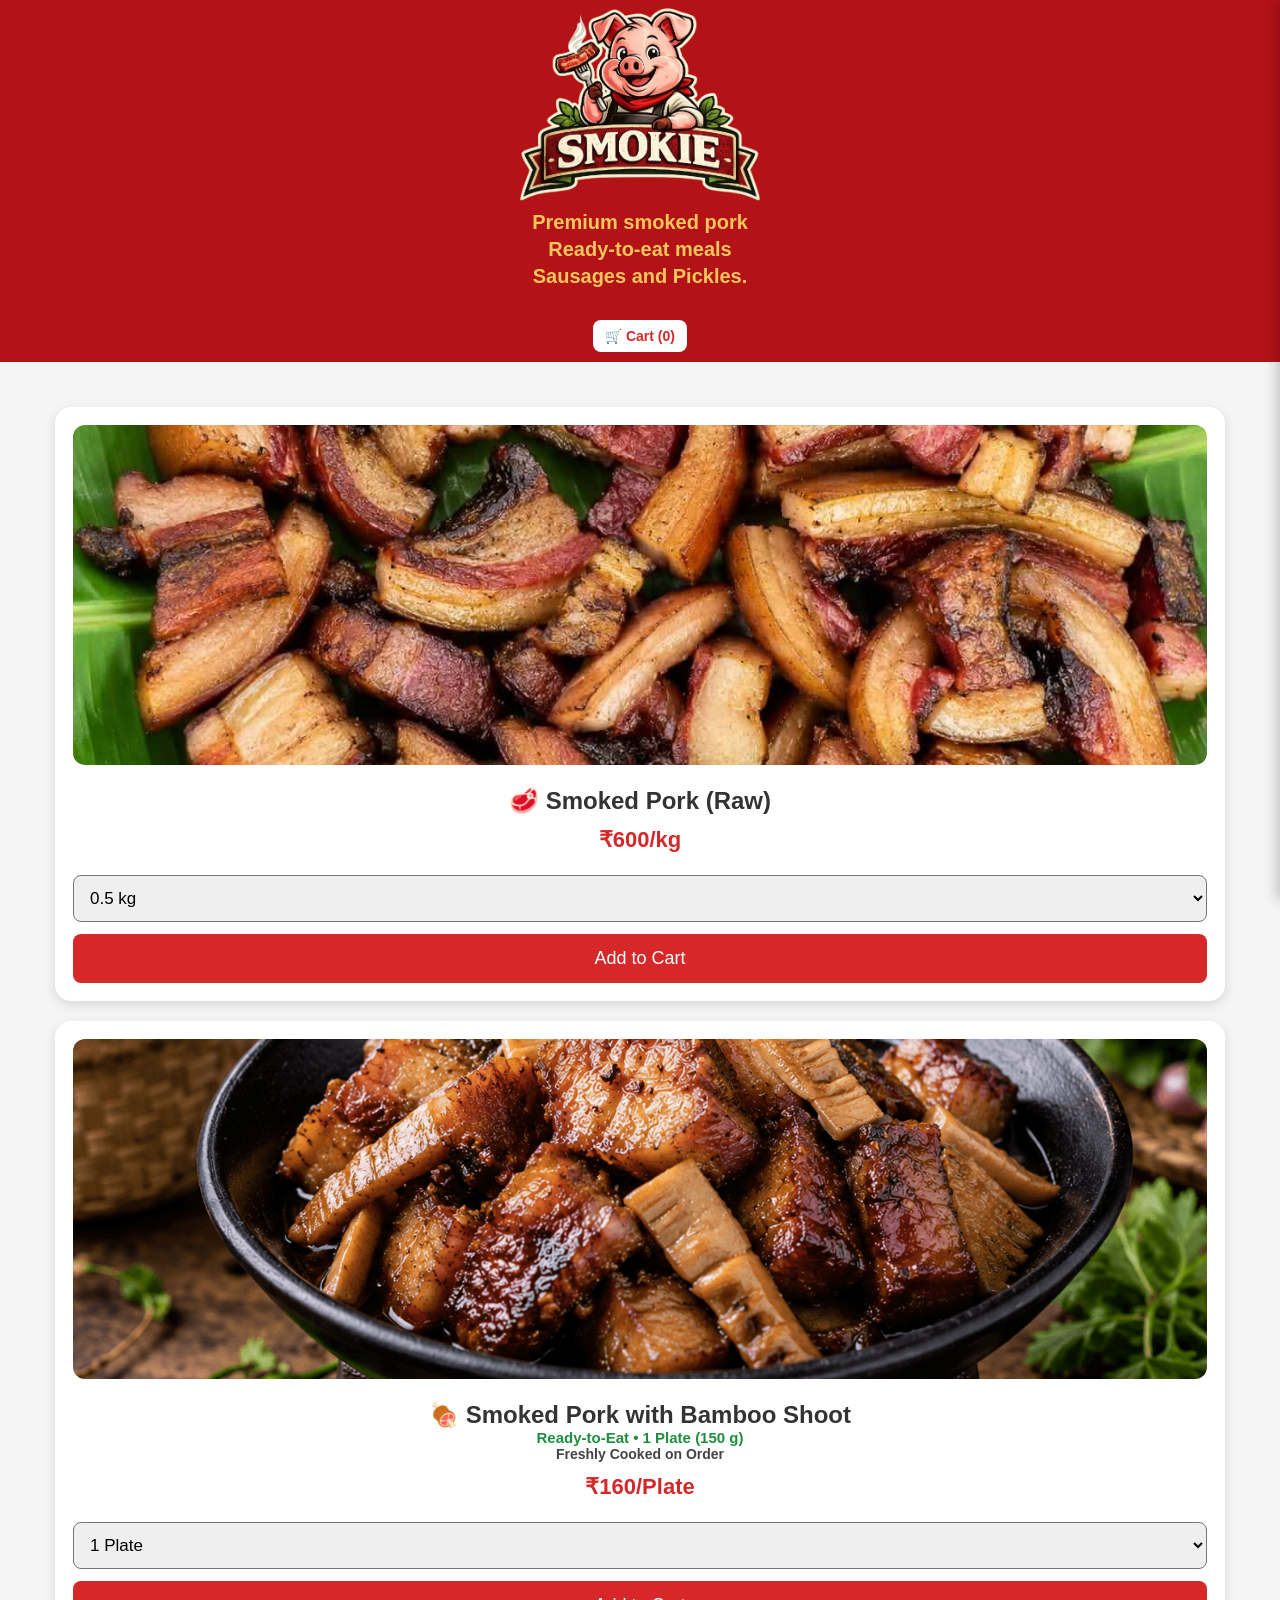
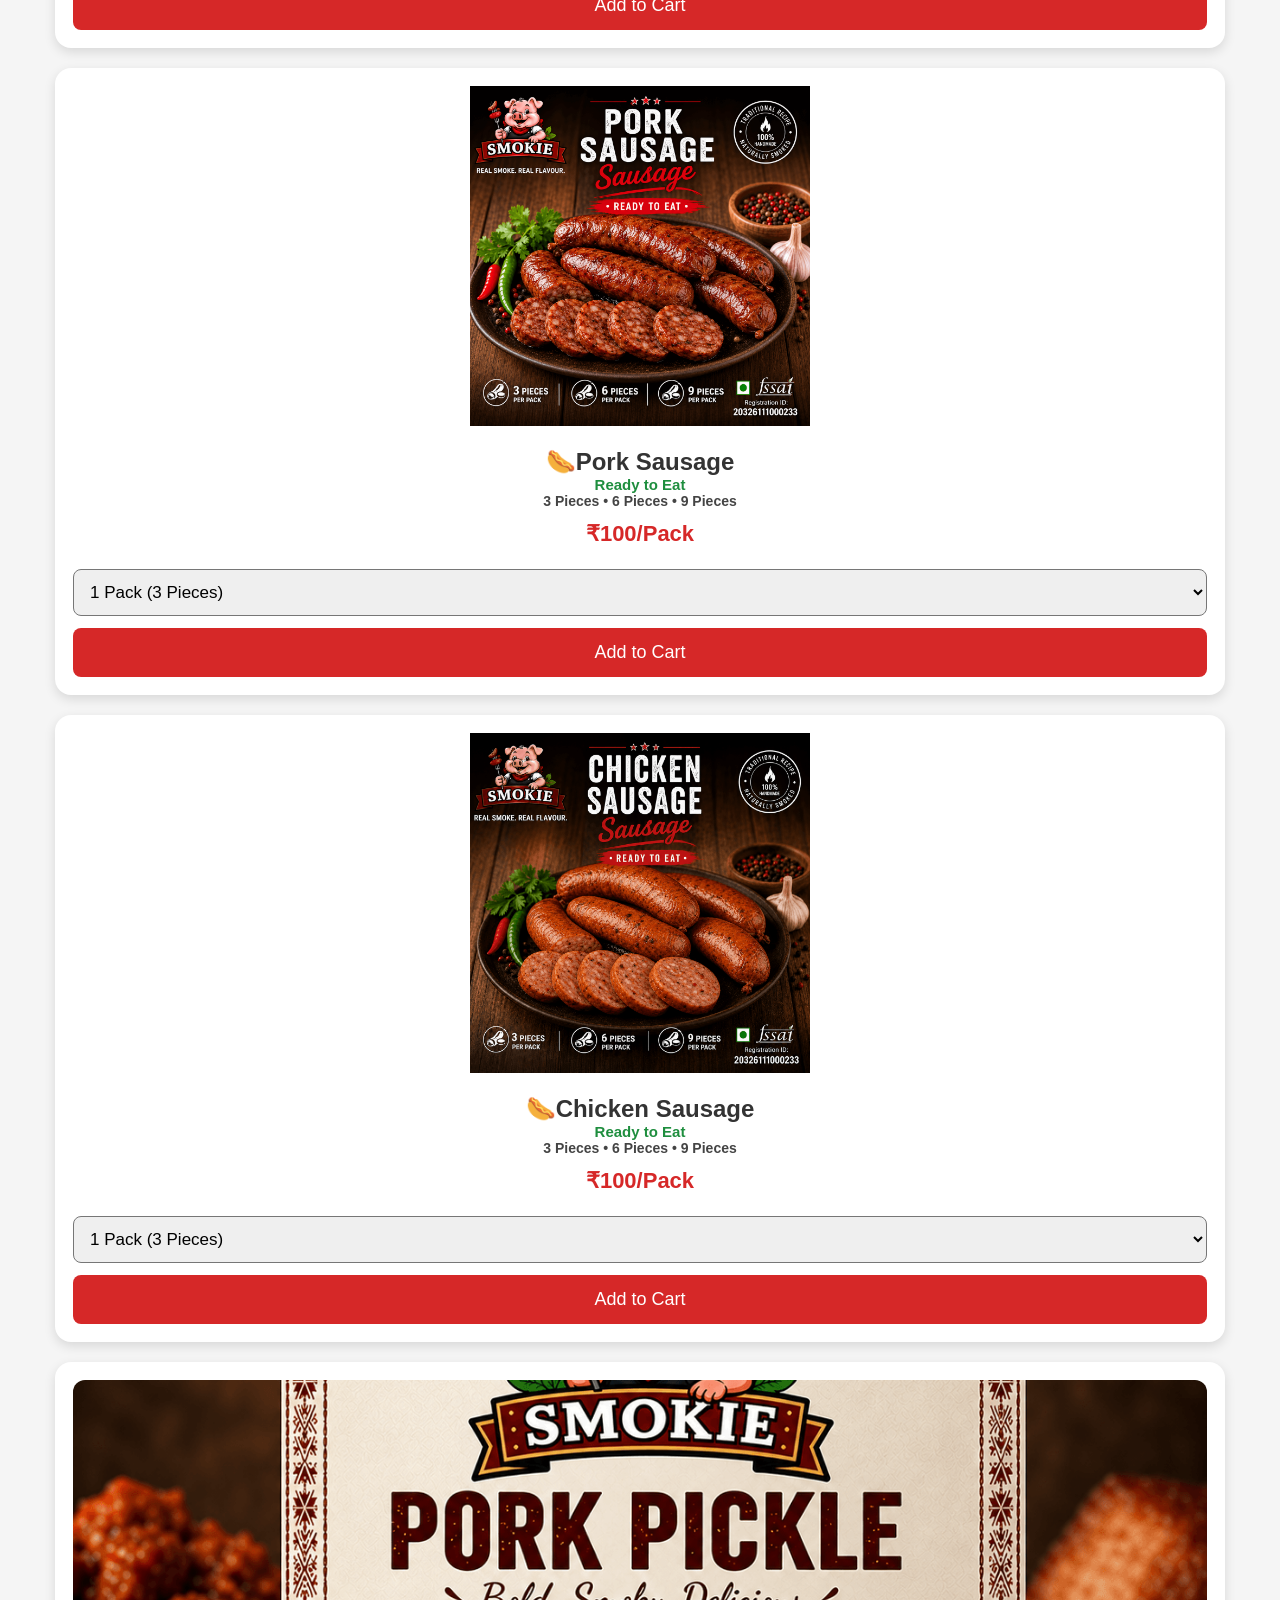
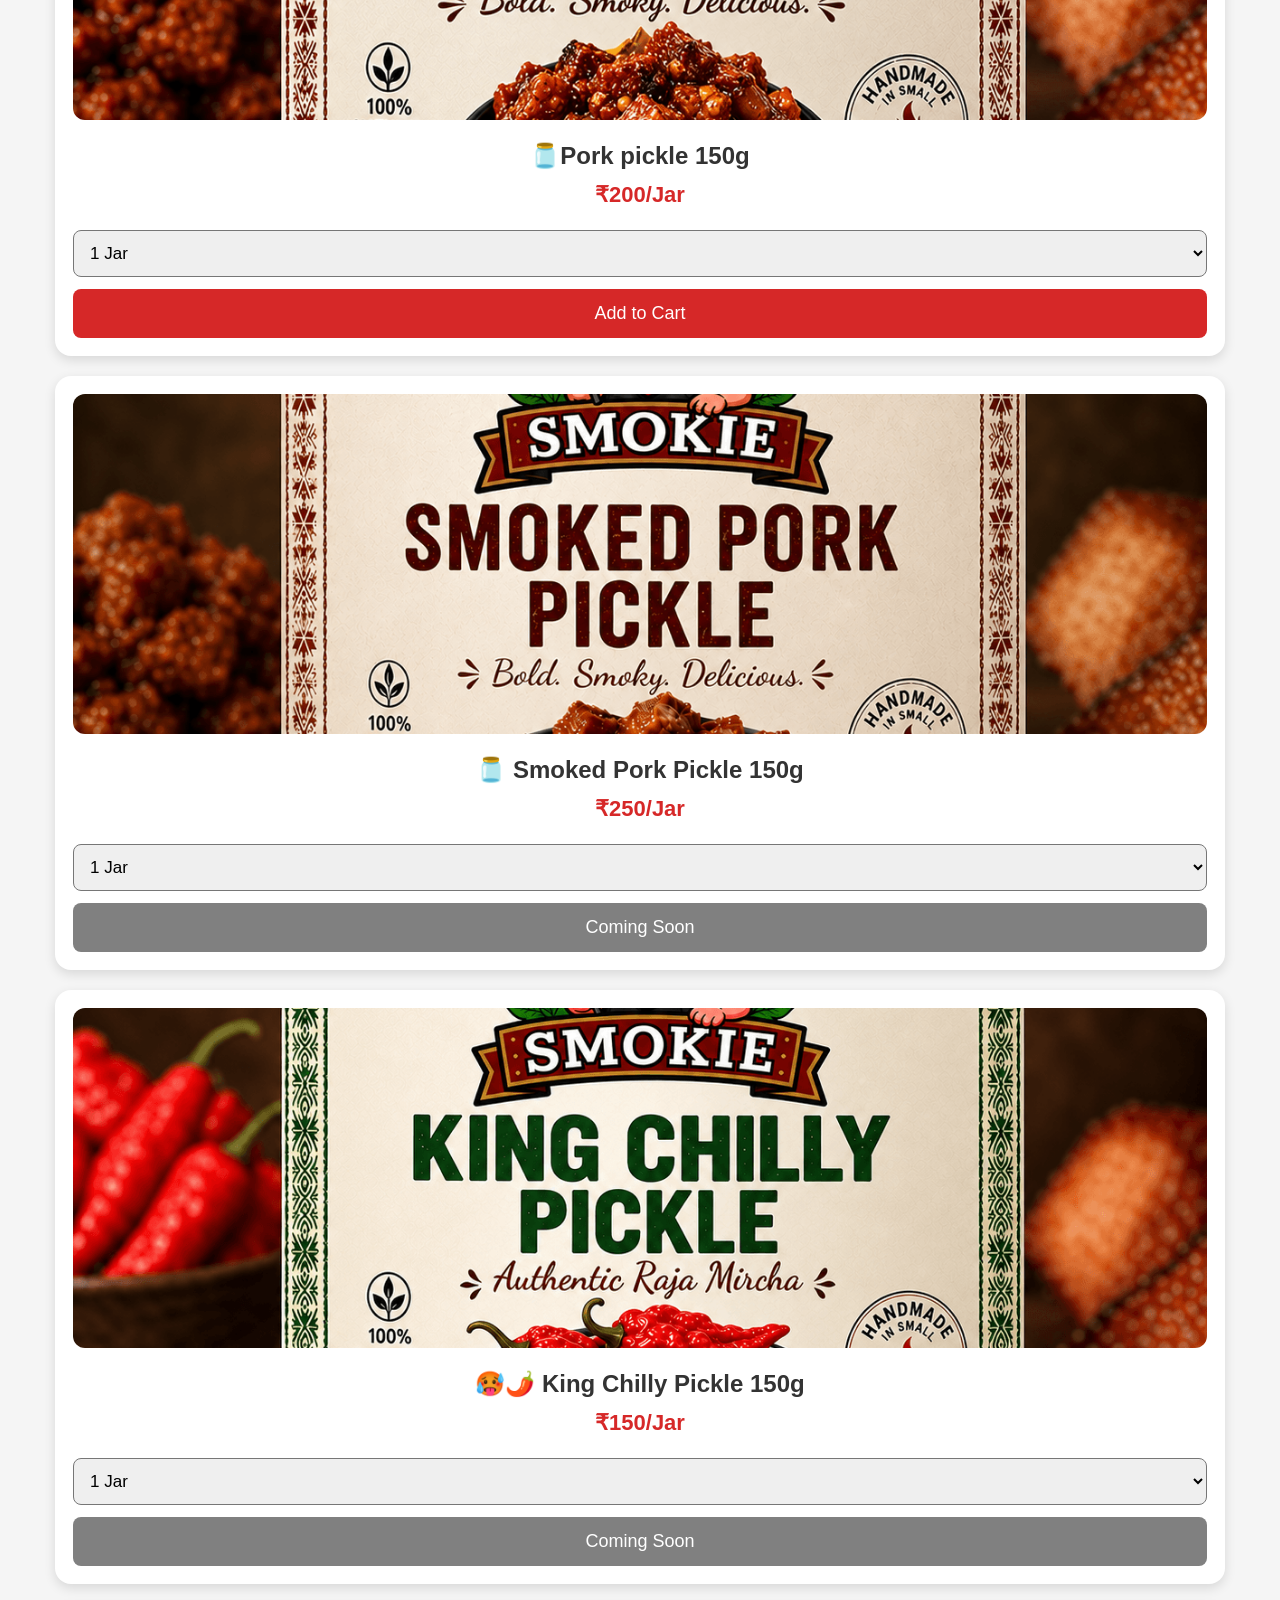
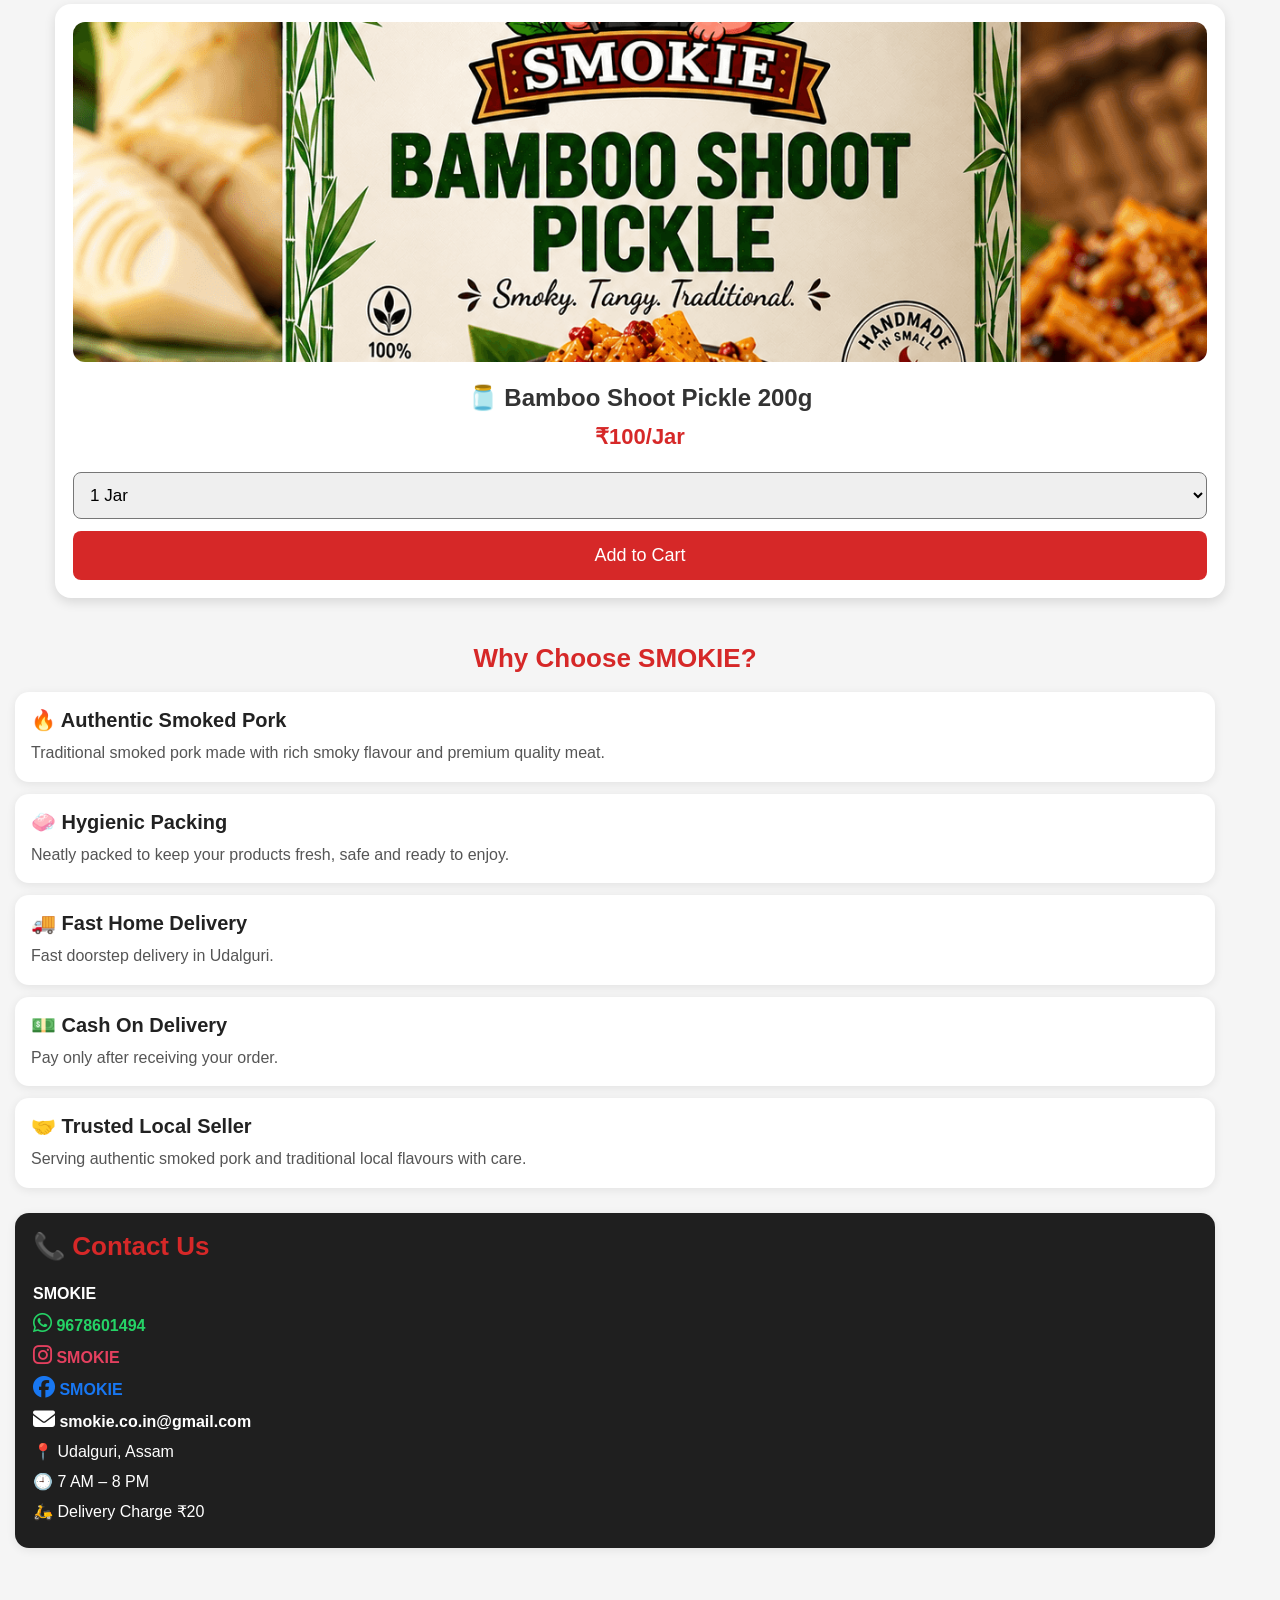
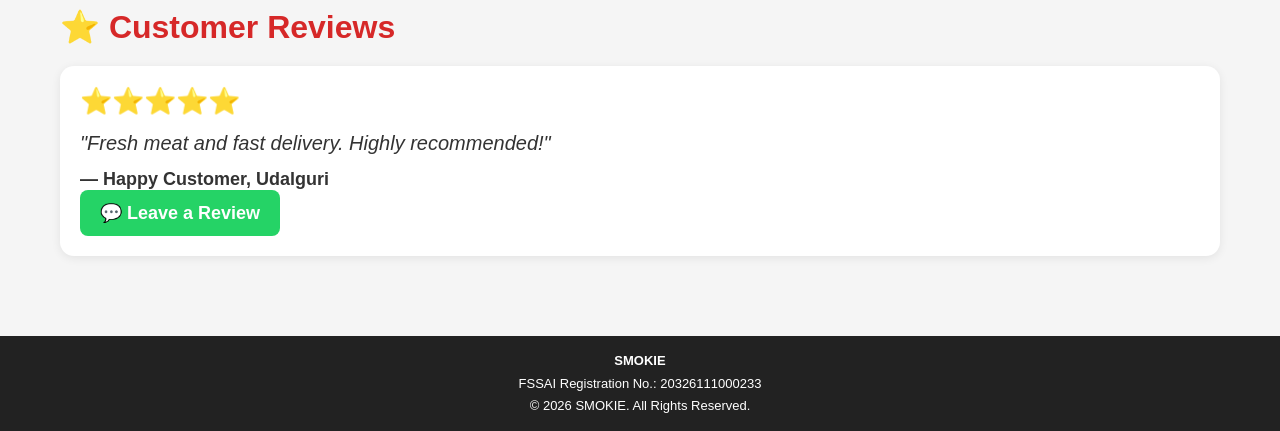
==== commit 553063a5: "Improve Contact Us text visibility" ====
--- a/index.html
+++ b/index.html
@@ -158,7 +158,7 @@
 </p>
 <p>
   <a href="mailto:smokie.co.in@gmail.com"
-     style="color:#555; text-decoration:none; font-weight:600;">
+     style="color:#FFFFFF; text-decoration:none; font-weight:600;">
     <i class="fas fa-envelope" style="font-size:22px;"></i>
     smokie.co.in@gmail.com
   </a>
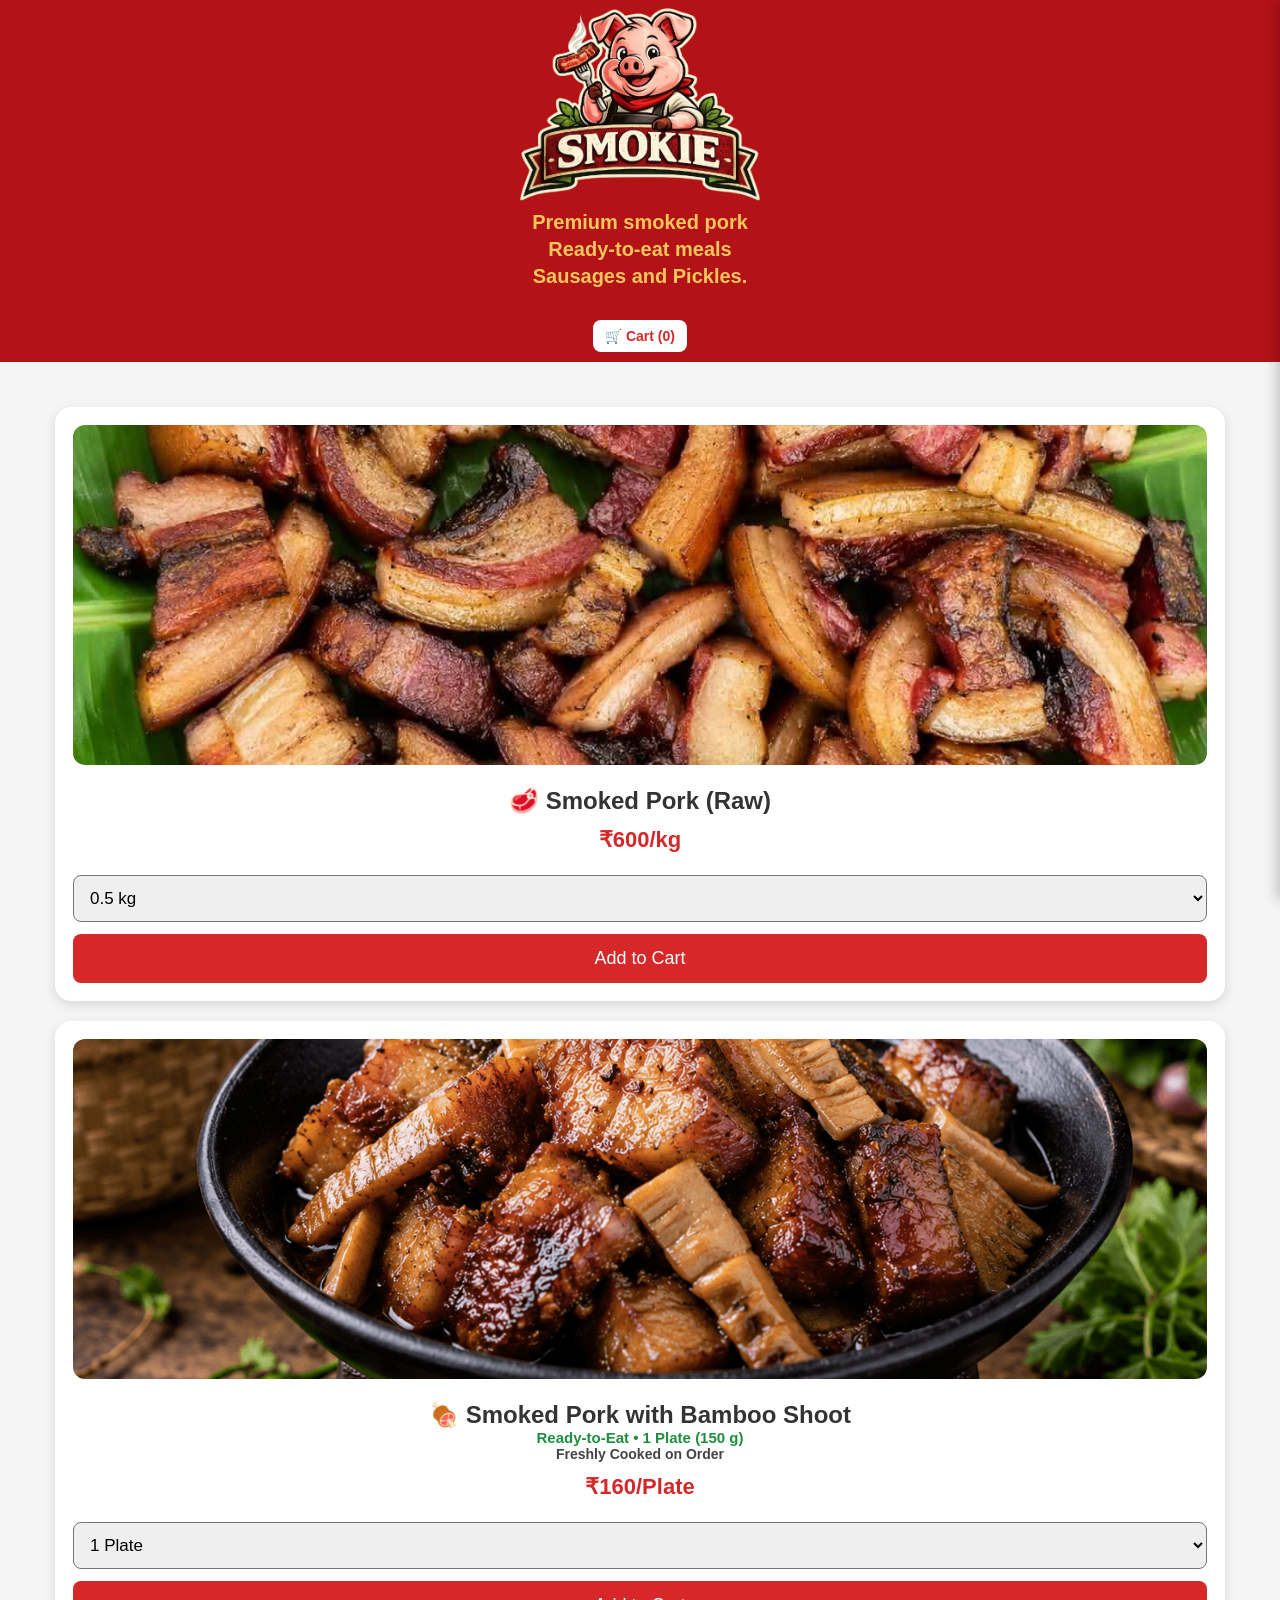
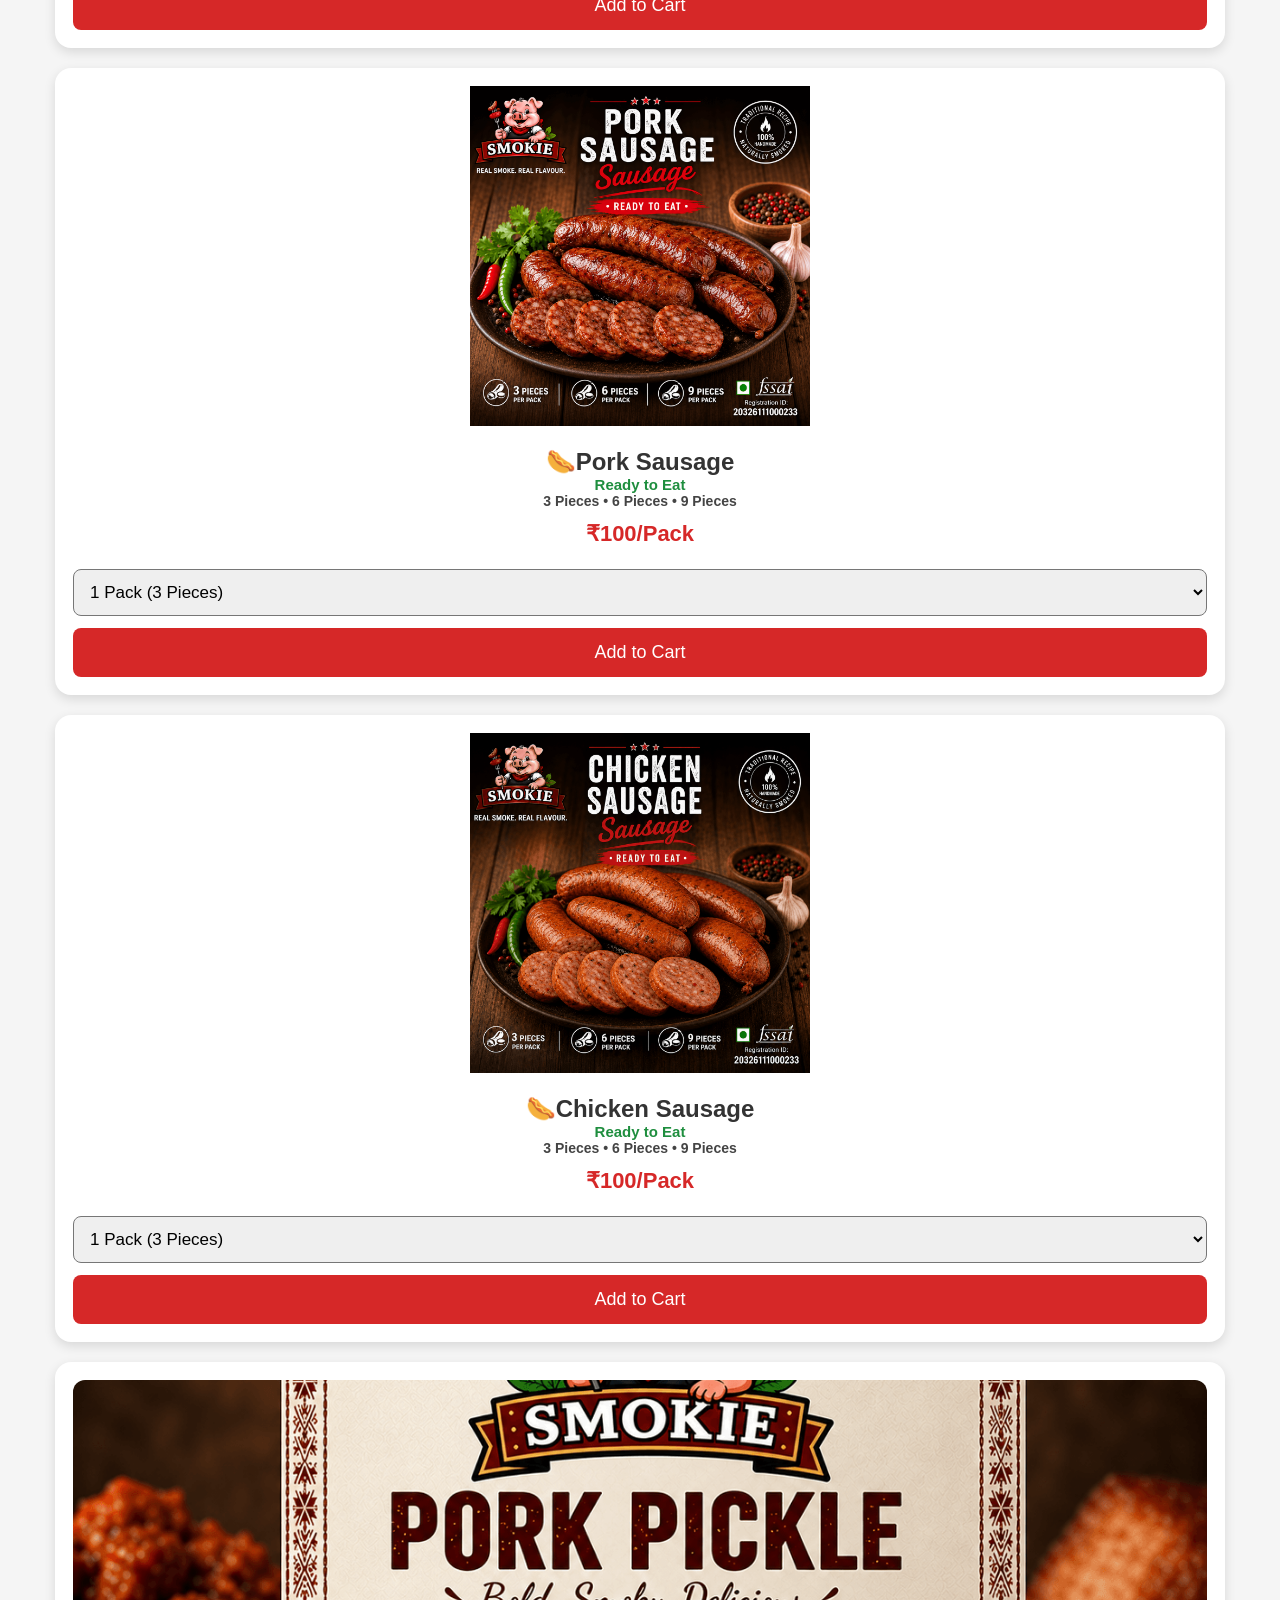
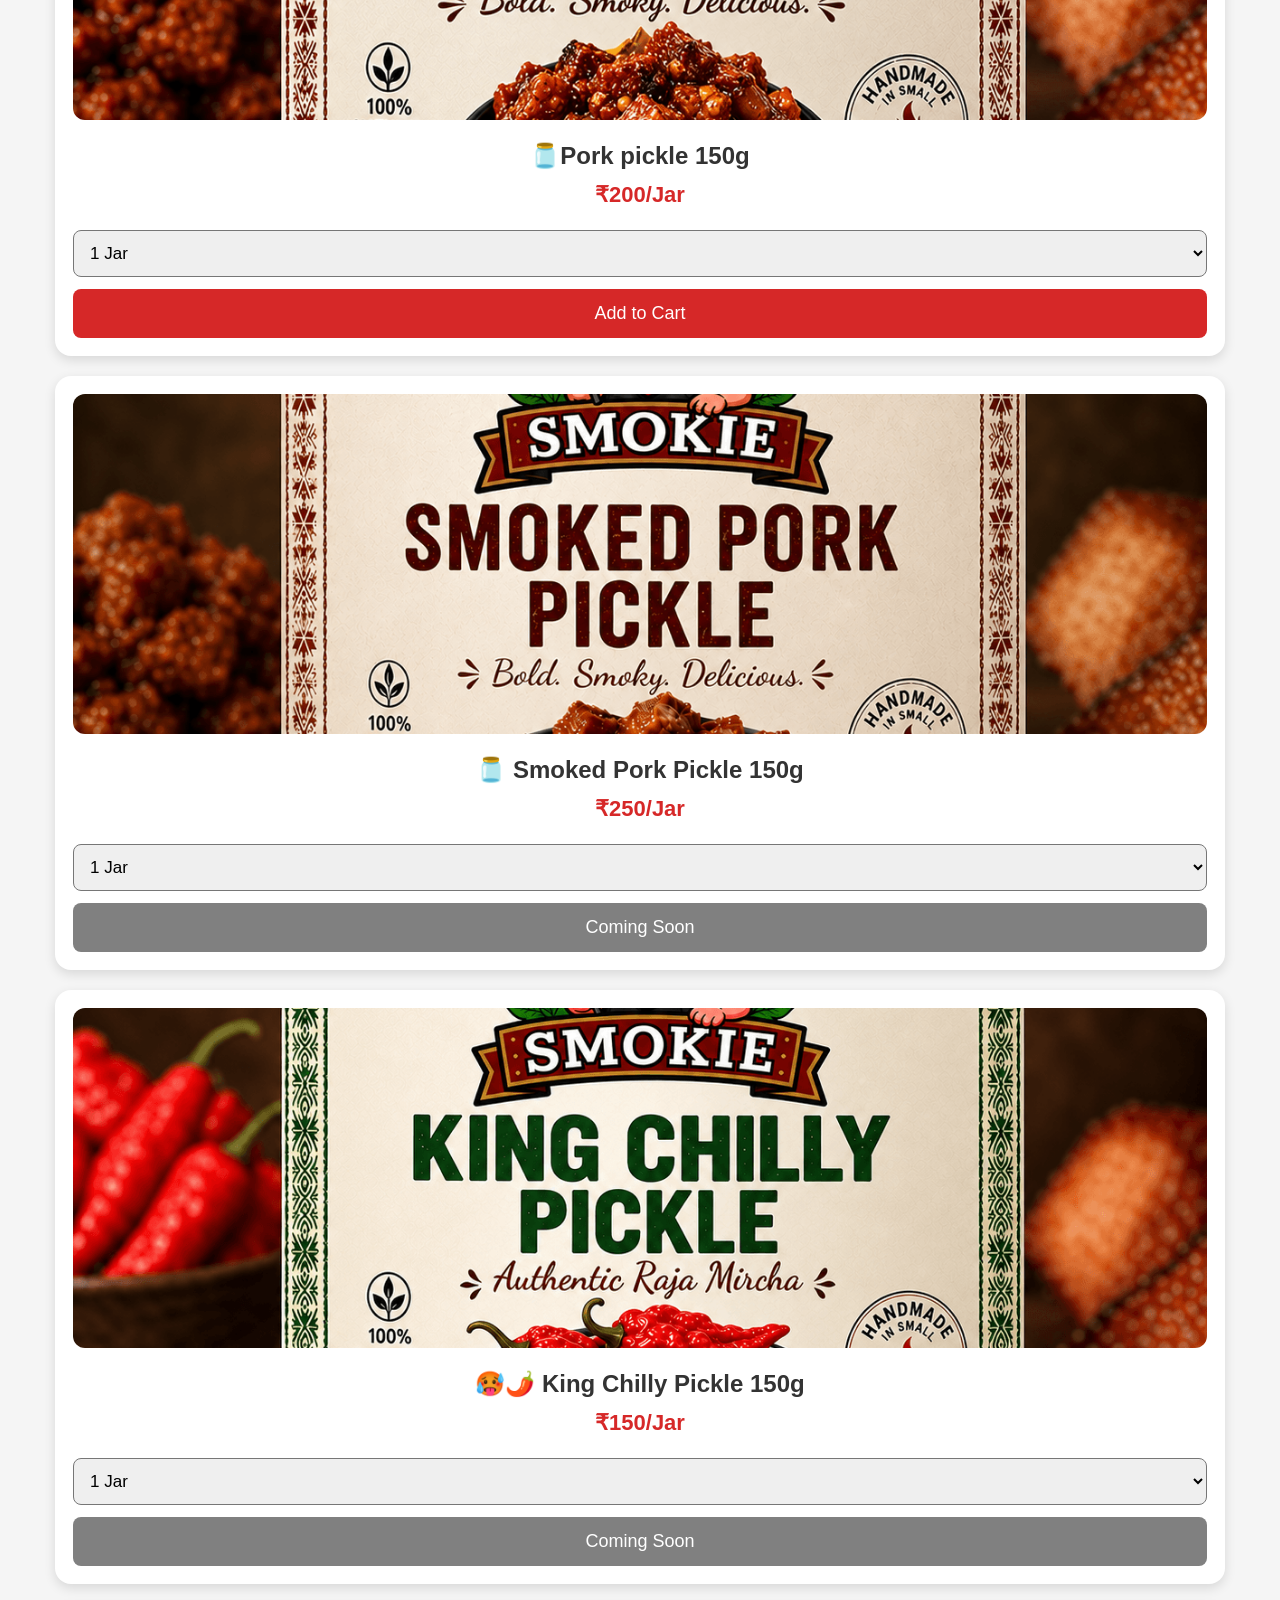
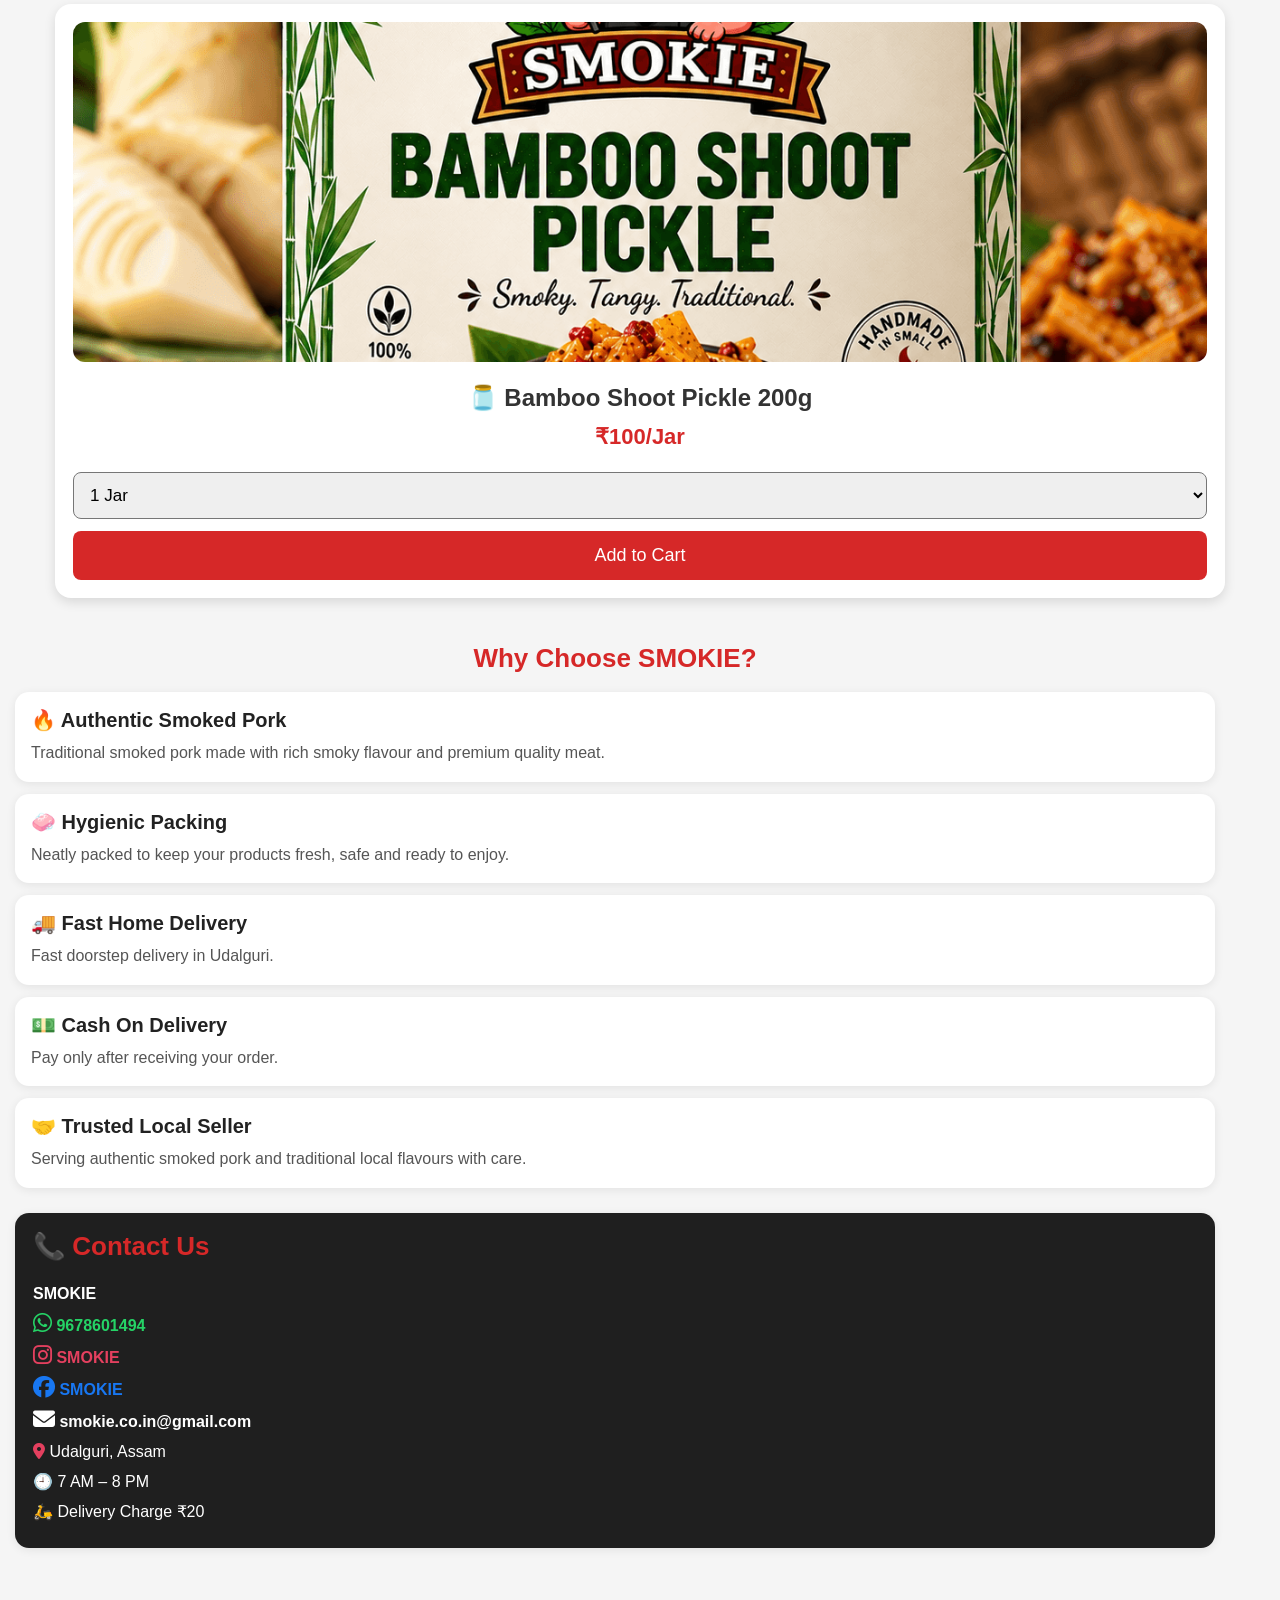
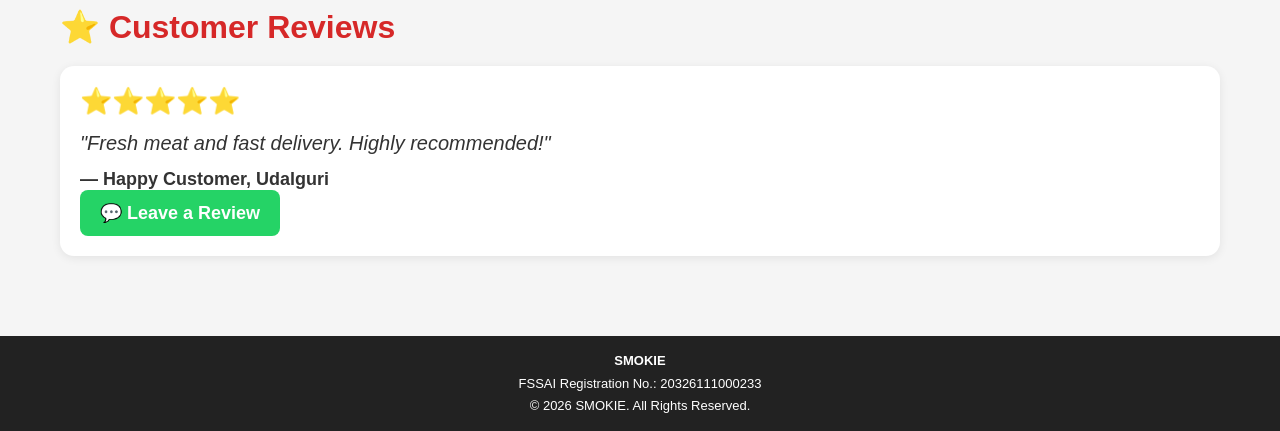
==== commit f13d1072: "Update Udalguri location icon" ====
--- a/index.html
+++ b/index.html
@@ -164,7 +164,7 @@
   </a>
 </p>
 
-<p>📍 Udalguri, Assam</p>
+<p><i class="fas fa-map-marker-alt" style="color:#E4405F;"></i> Udalguri, Assam</p>
 
 <p>🕘 7 AM – 8 PM</p>
 
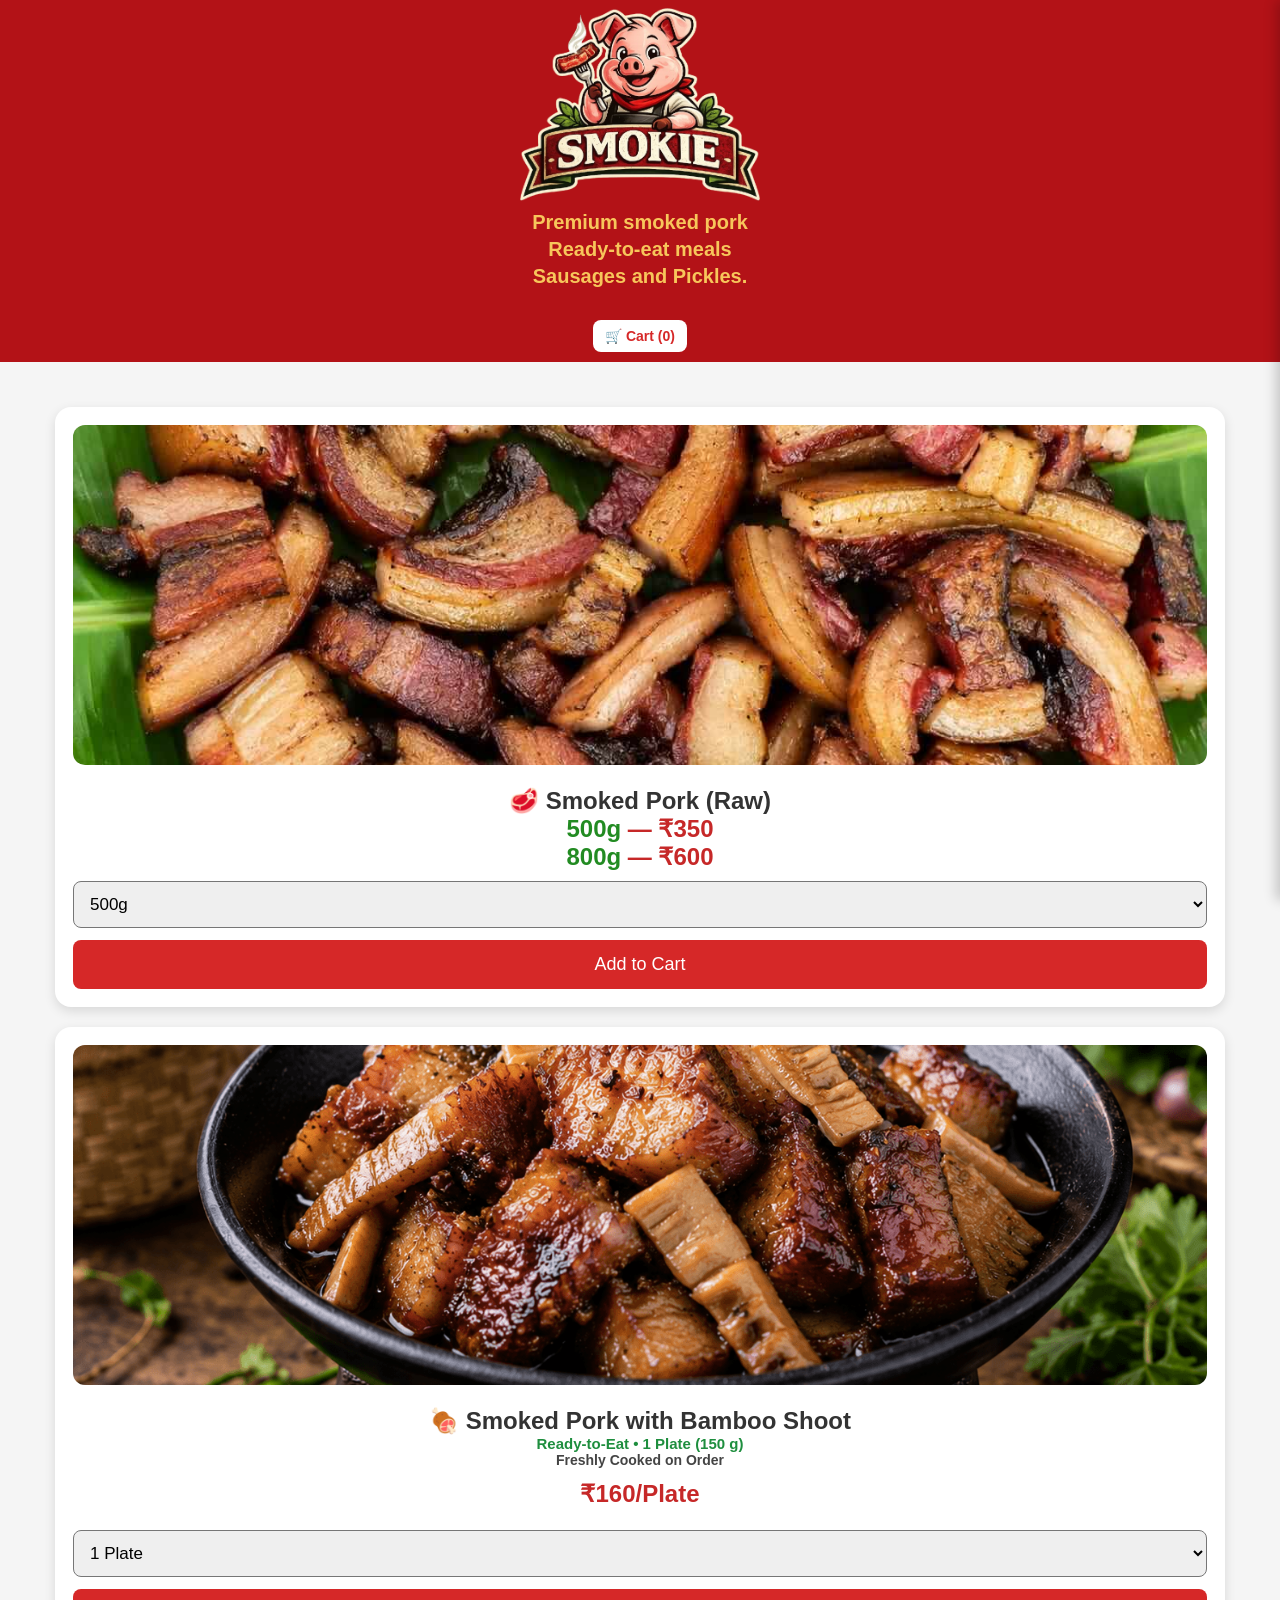
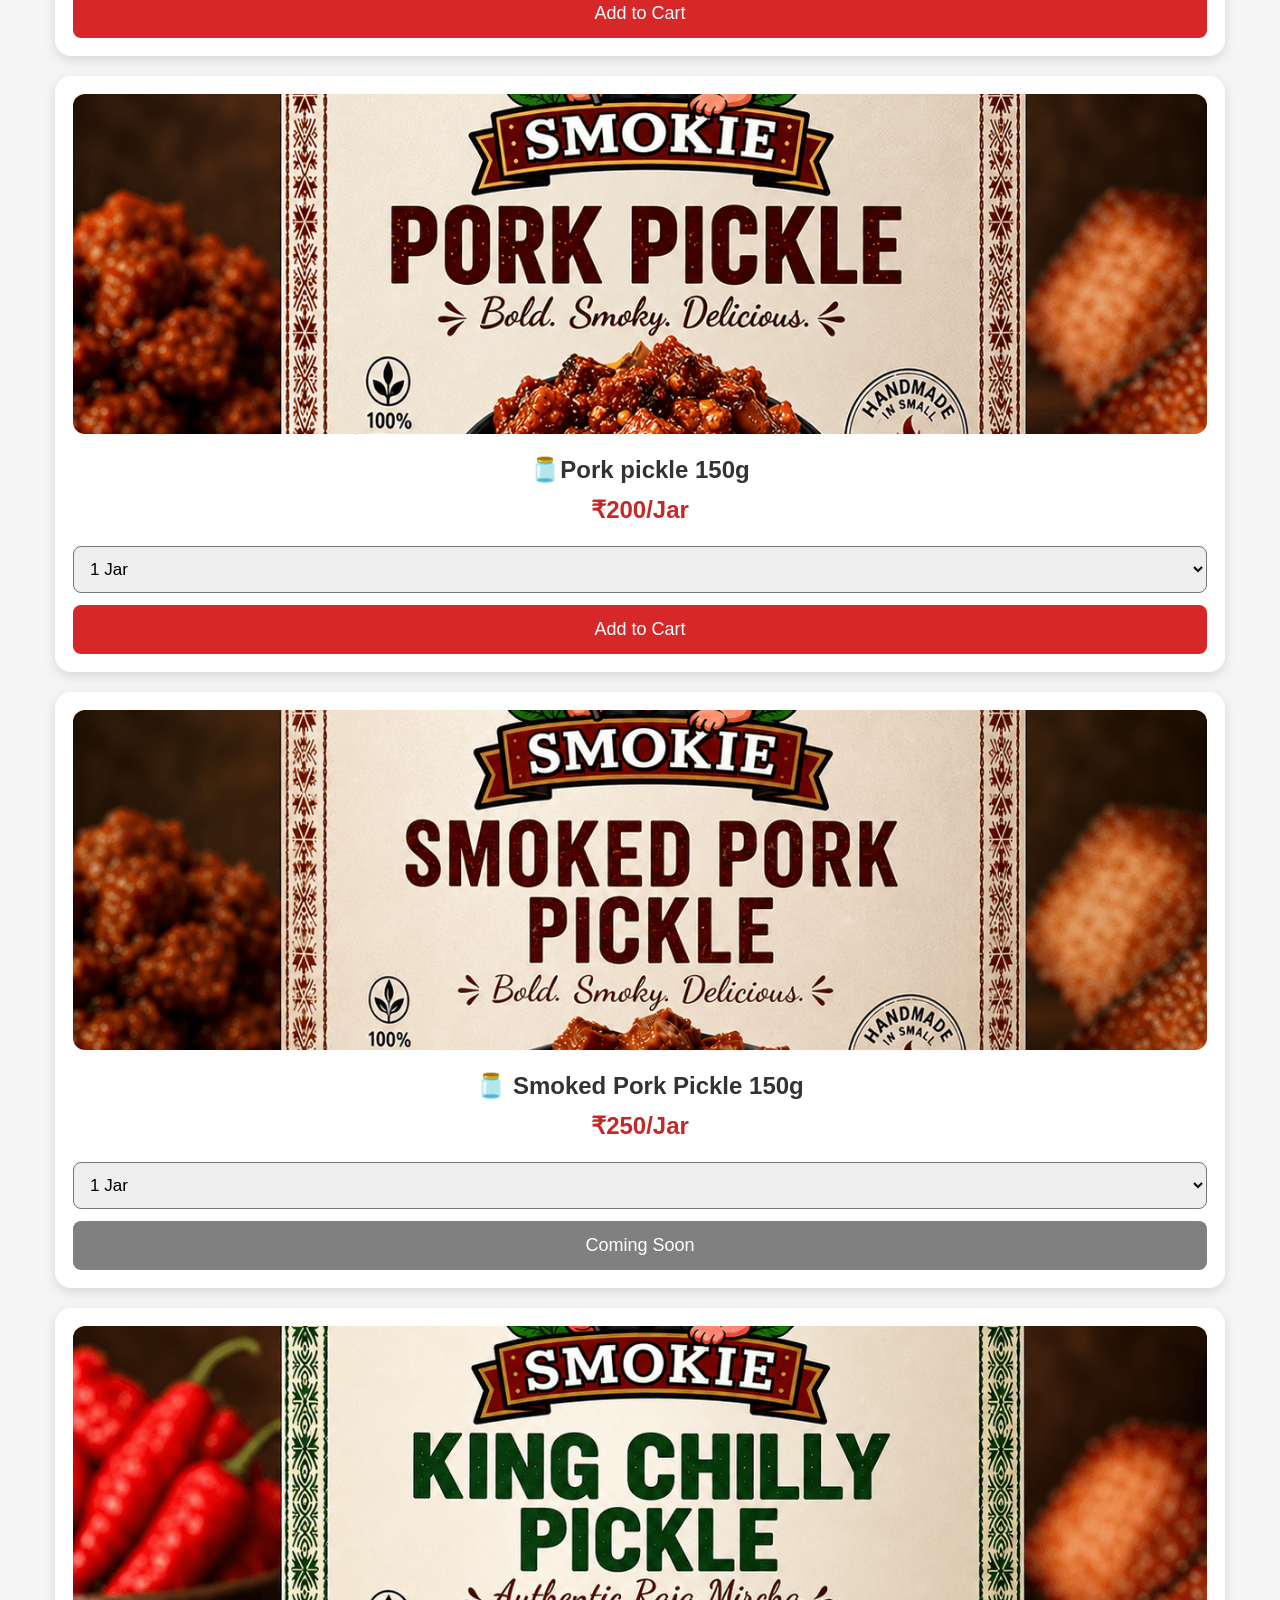
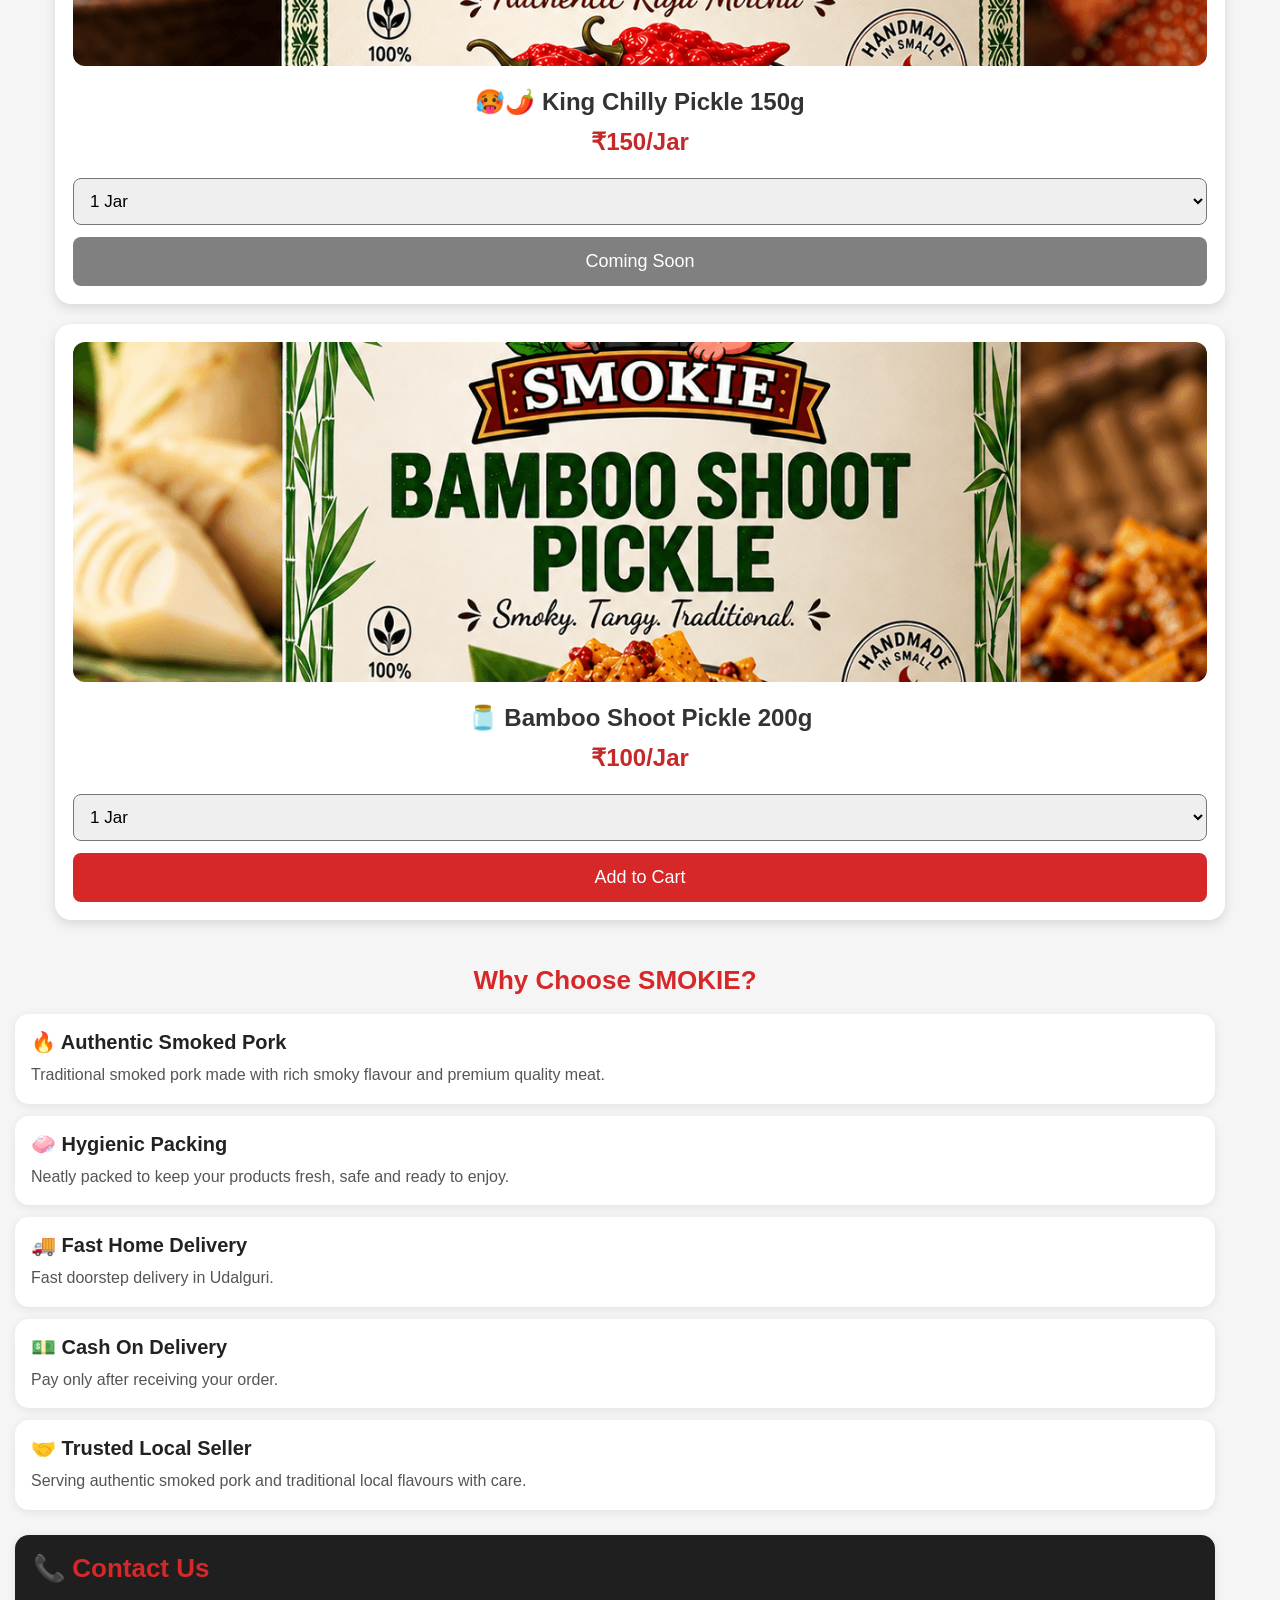
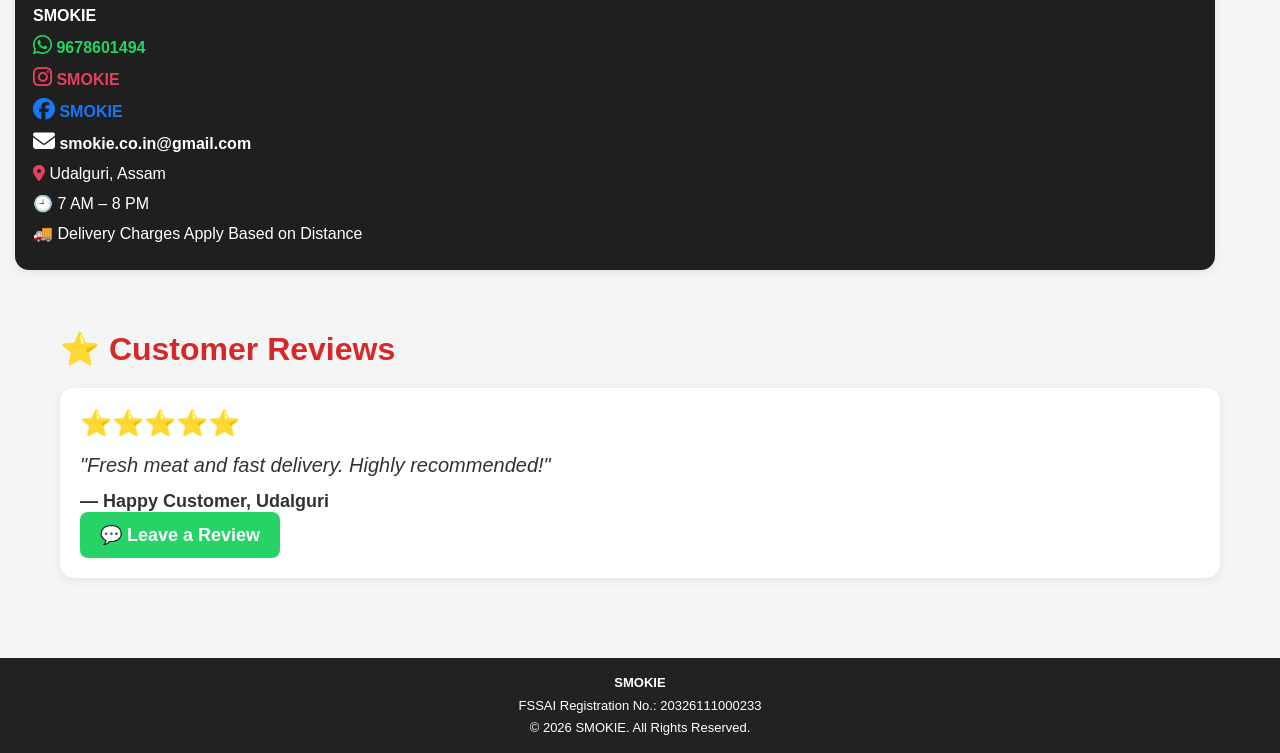
==== commit 824429cd: "Update Udalguri cart delivery display" ====
--- a/index.html
+++ b/index.html
@@ -55,9 +55,9 @@
 <div class="cart-summary-box">
 <p><strong>Items Total:</strong> ₹<span id="cartTotal">0</span></p>
 
-<p><strong>Delivery Charge:</strong> ₹20</p>
-
-<p><strong>Grand Total:</strong> ₹<span id="grandTotal">20</span></p>
+<p><strong>Delivery Charges:</strong> Apply based on distance</p>
+
+<p><strong>Grand Total:</strong> ₹<span id="grandTotal">0</span></p>
 
 </div>
 
@@ -168,7 +168,7 @@
 
 <p>🕘 7 AM – 8 PM</p>
 
-<p>🛵 Delivery Charge ₹20</p>
+<p>🚚 Delivery Charges Apply Based on Distance</p>
 
 </section>
 <section class="review-section">
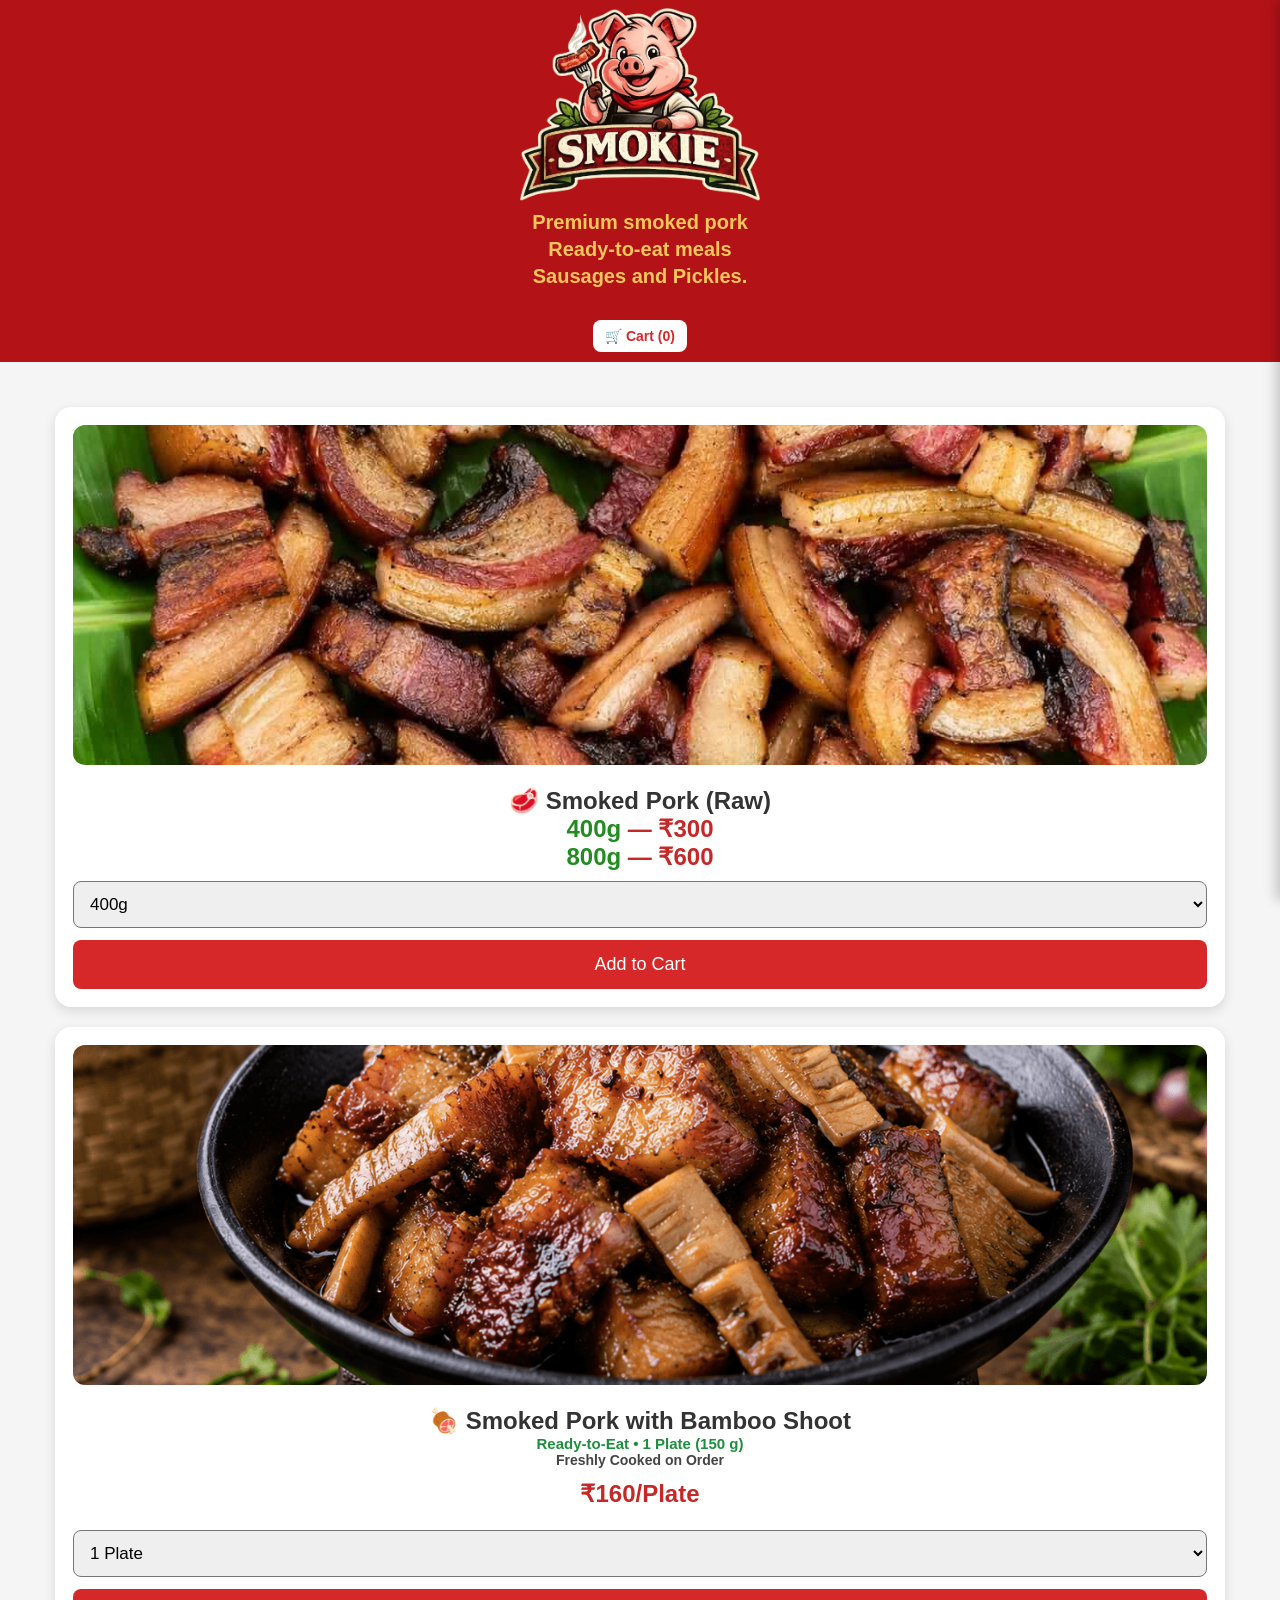
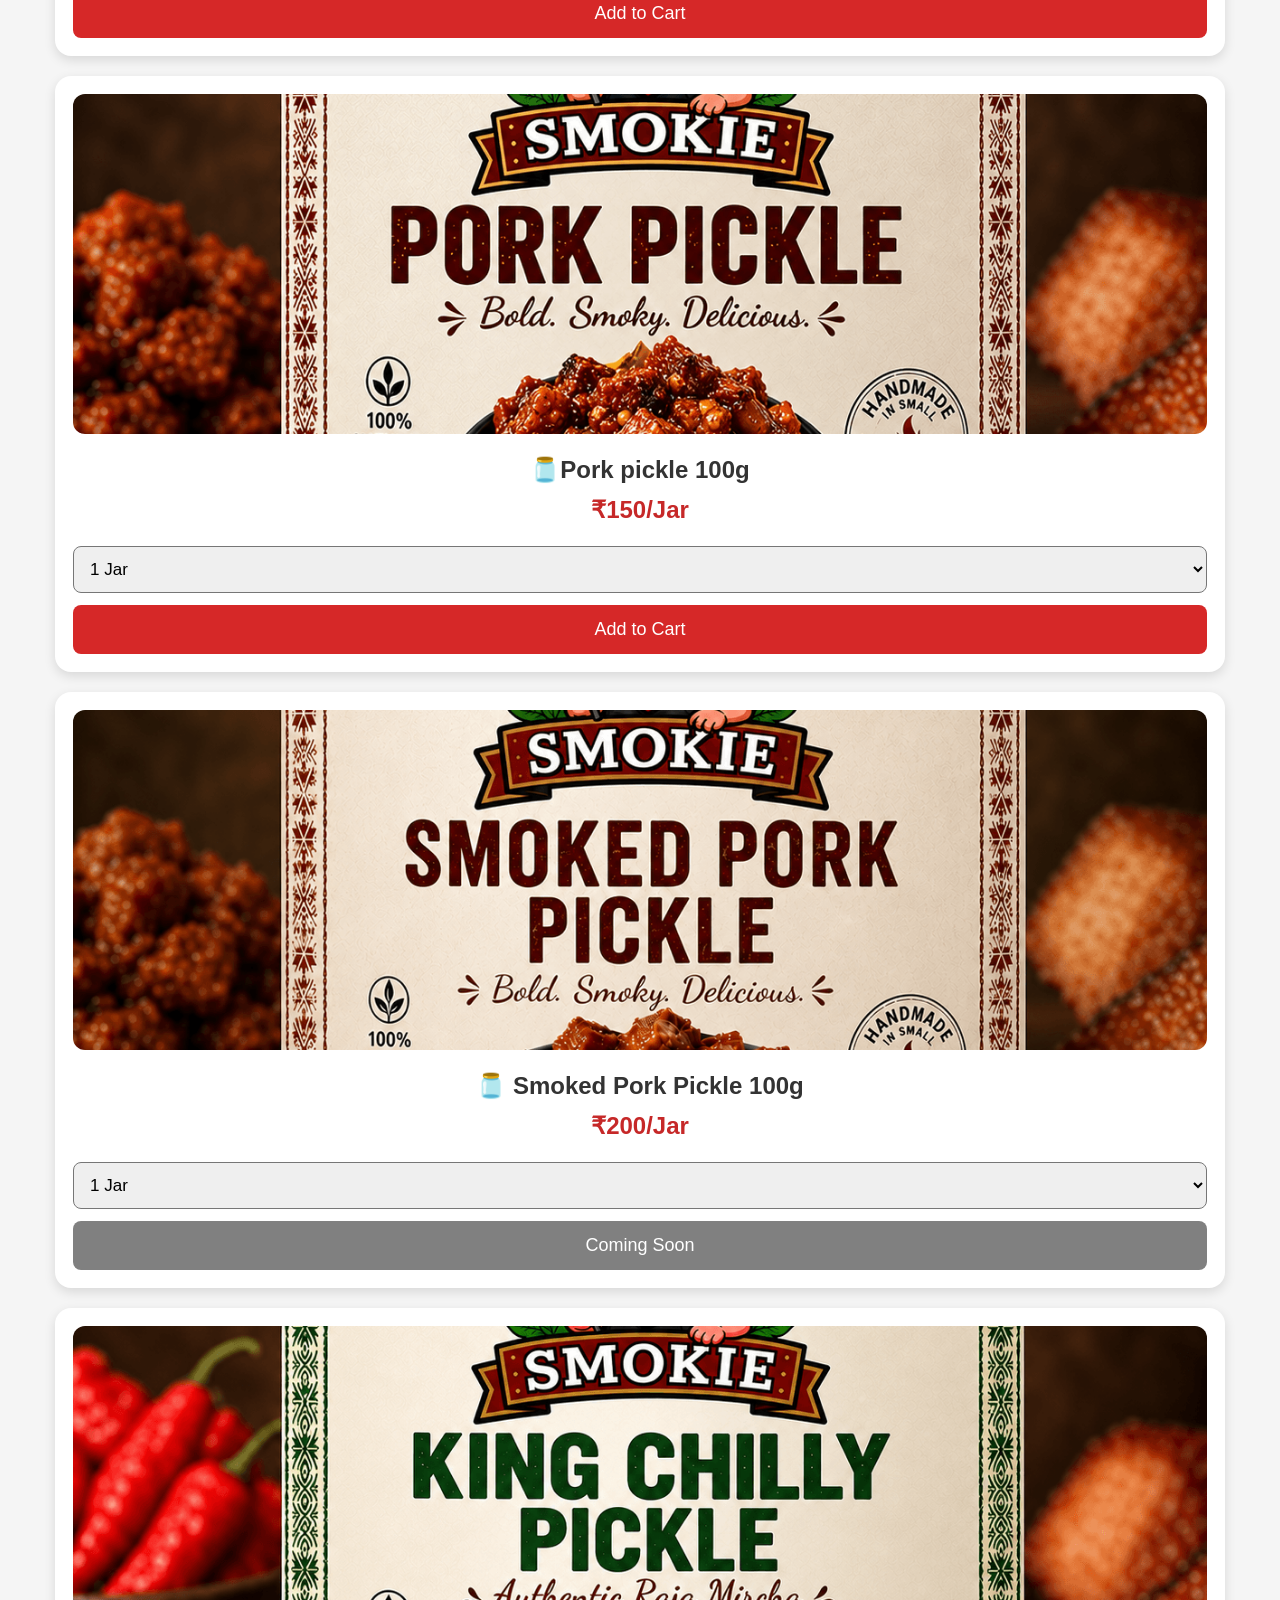
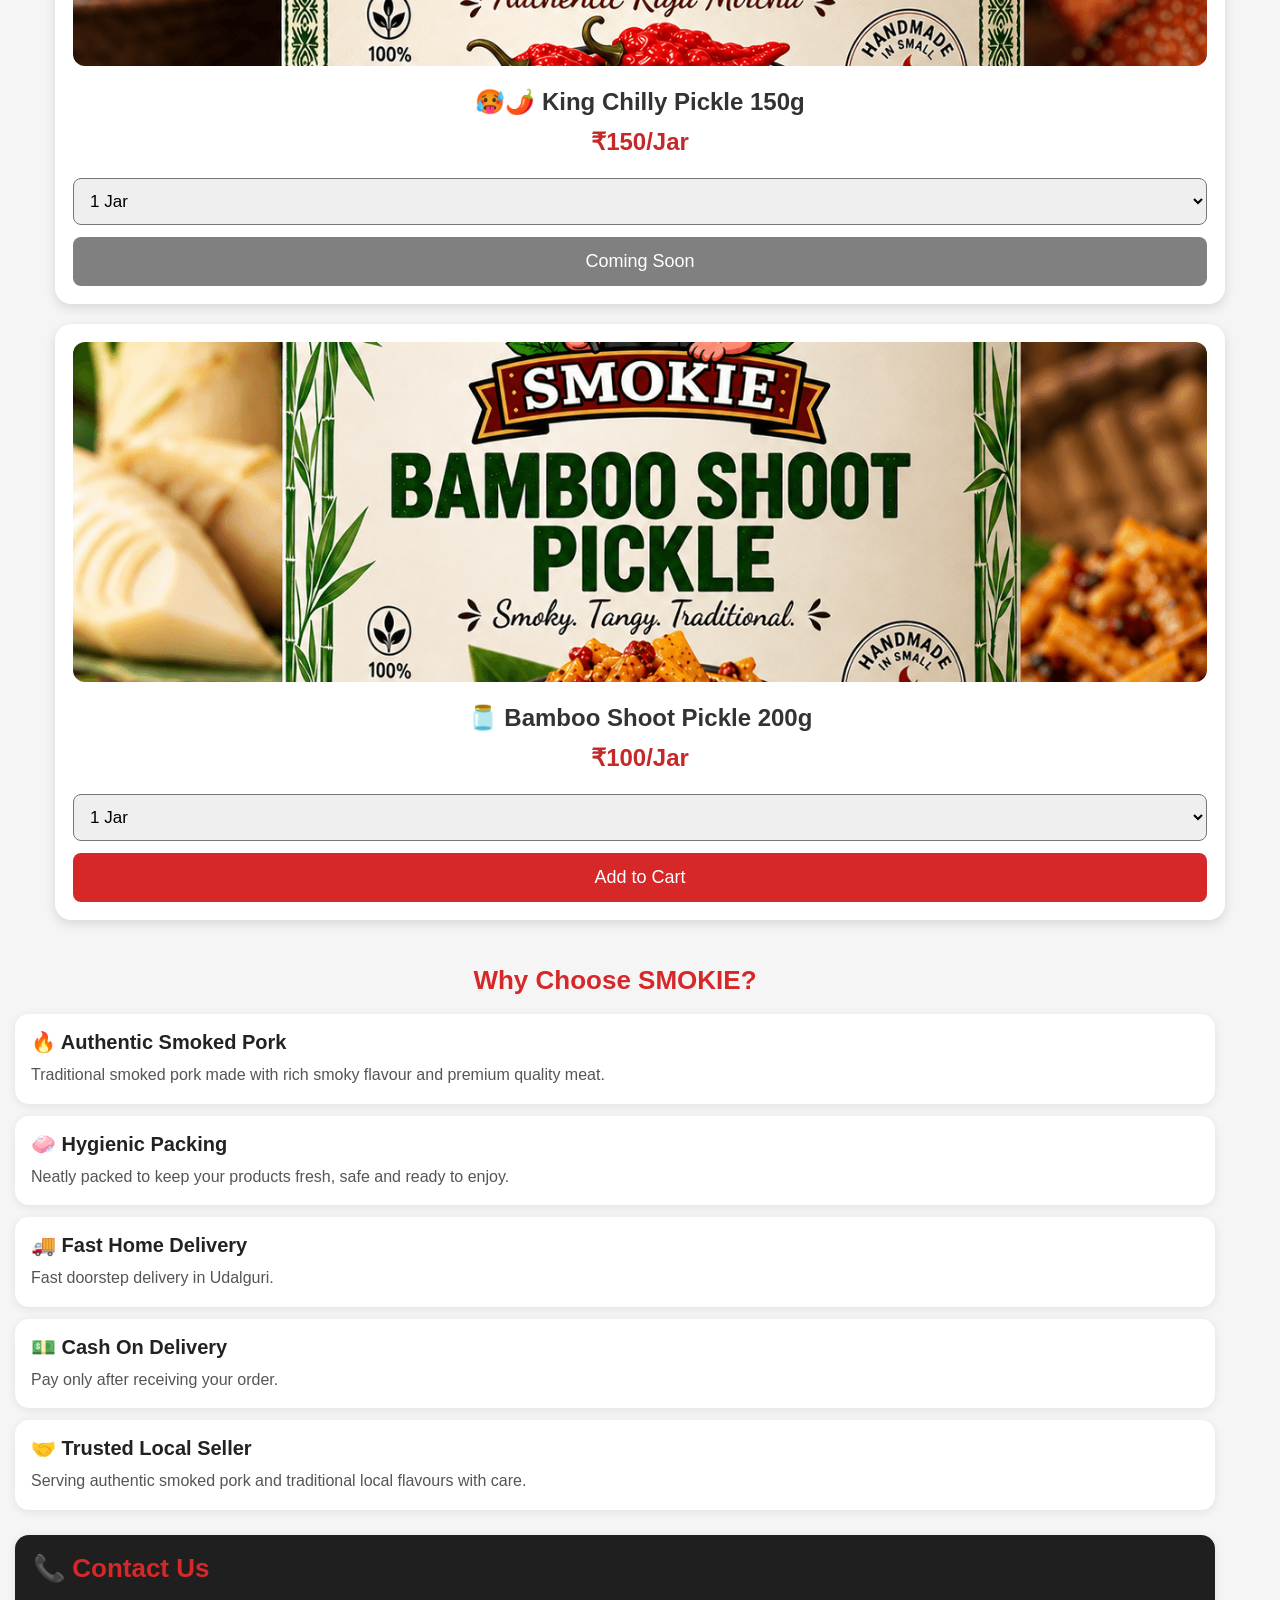
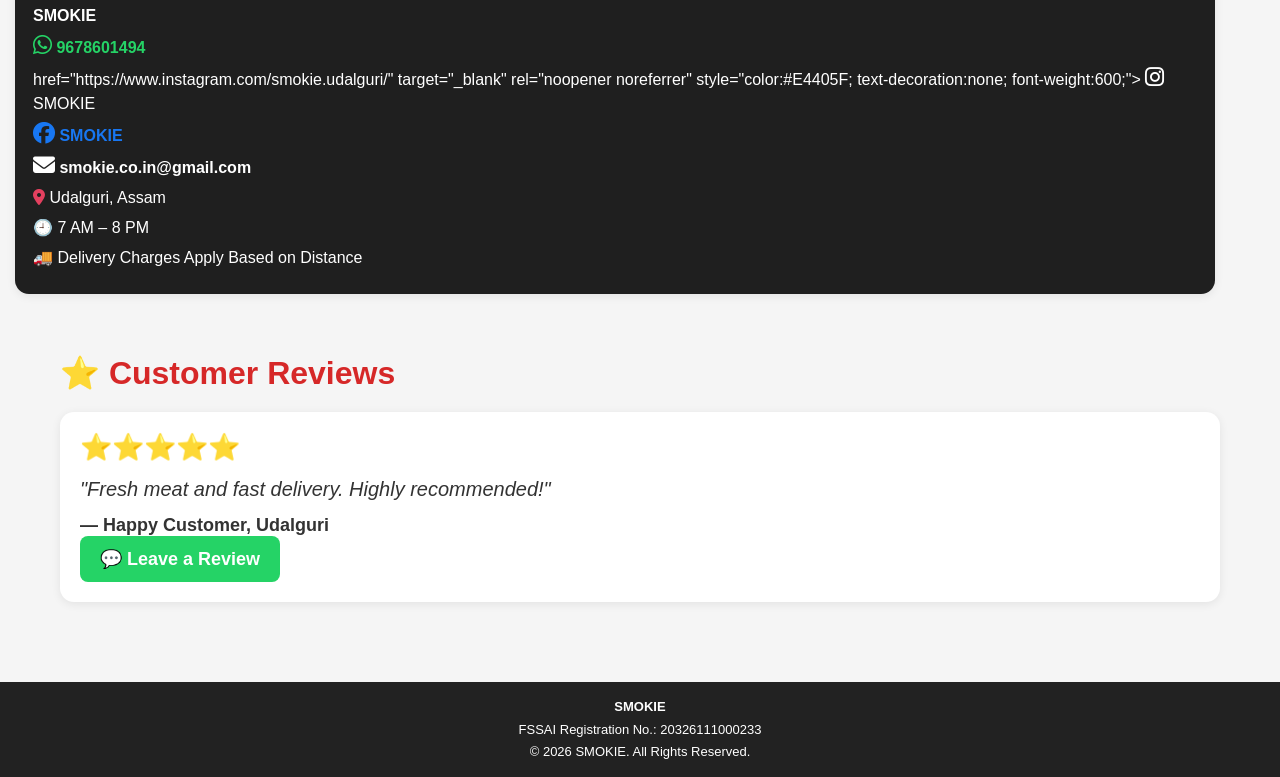
==== commit 6bb7c680: "Update Udalguri Instagram link" ====
--- a/index.html
+++ b/index.html
@@ -141,7 +141,7 @@
 
 <p>
  
-  <a href="https://www.instagram.com/smokie.co.in/"
+  href="https://www.instagram.com/smokie.udalguri/"
      target="_blank"
      rel="noopener noreferrer"
      style="color:#E4405F; text-decoration:none; font-weight:600;">
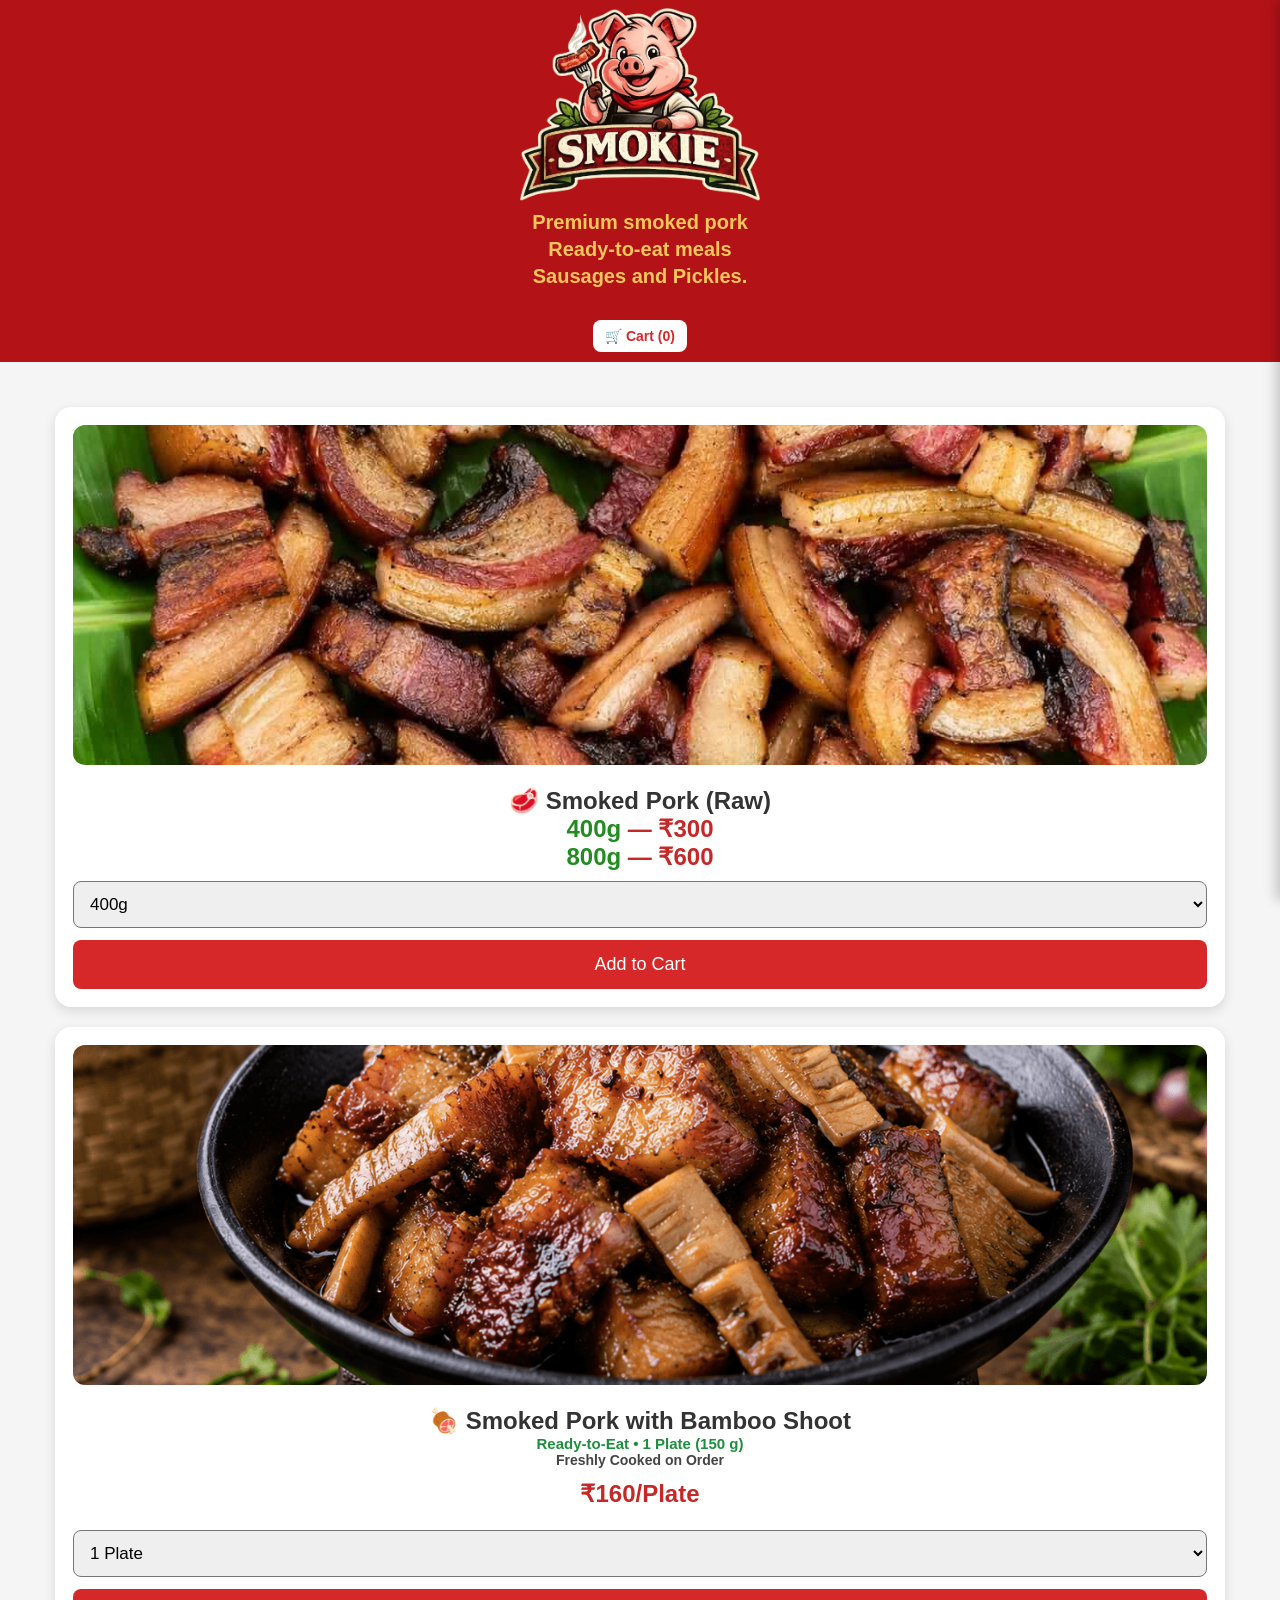
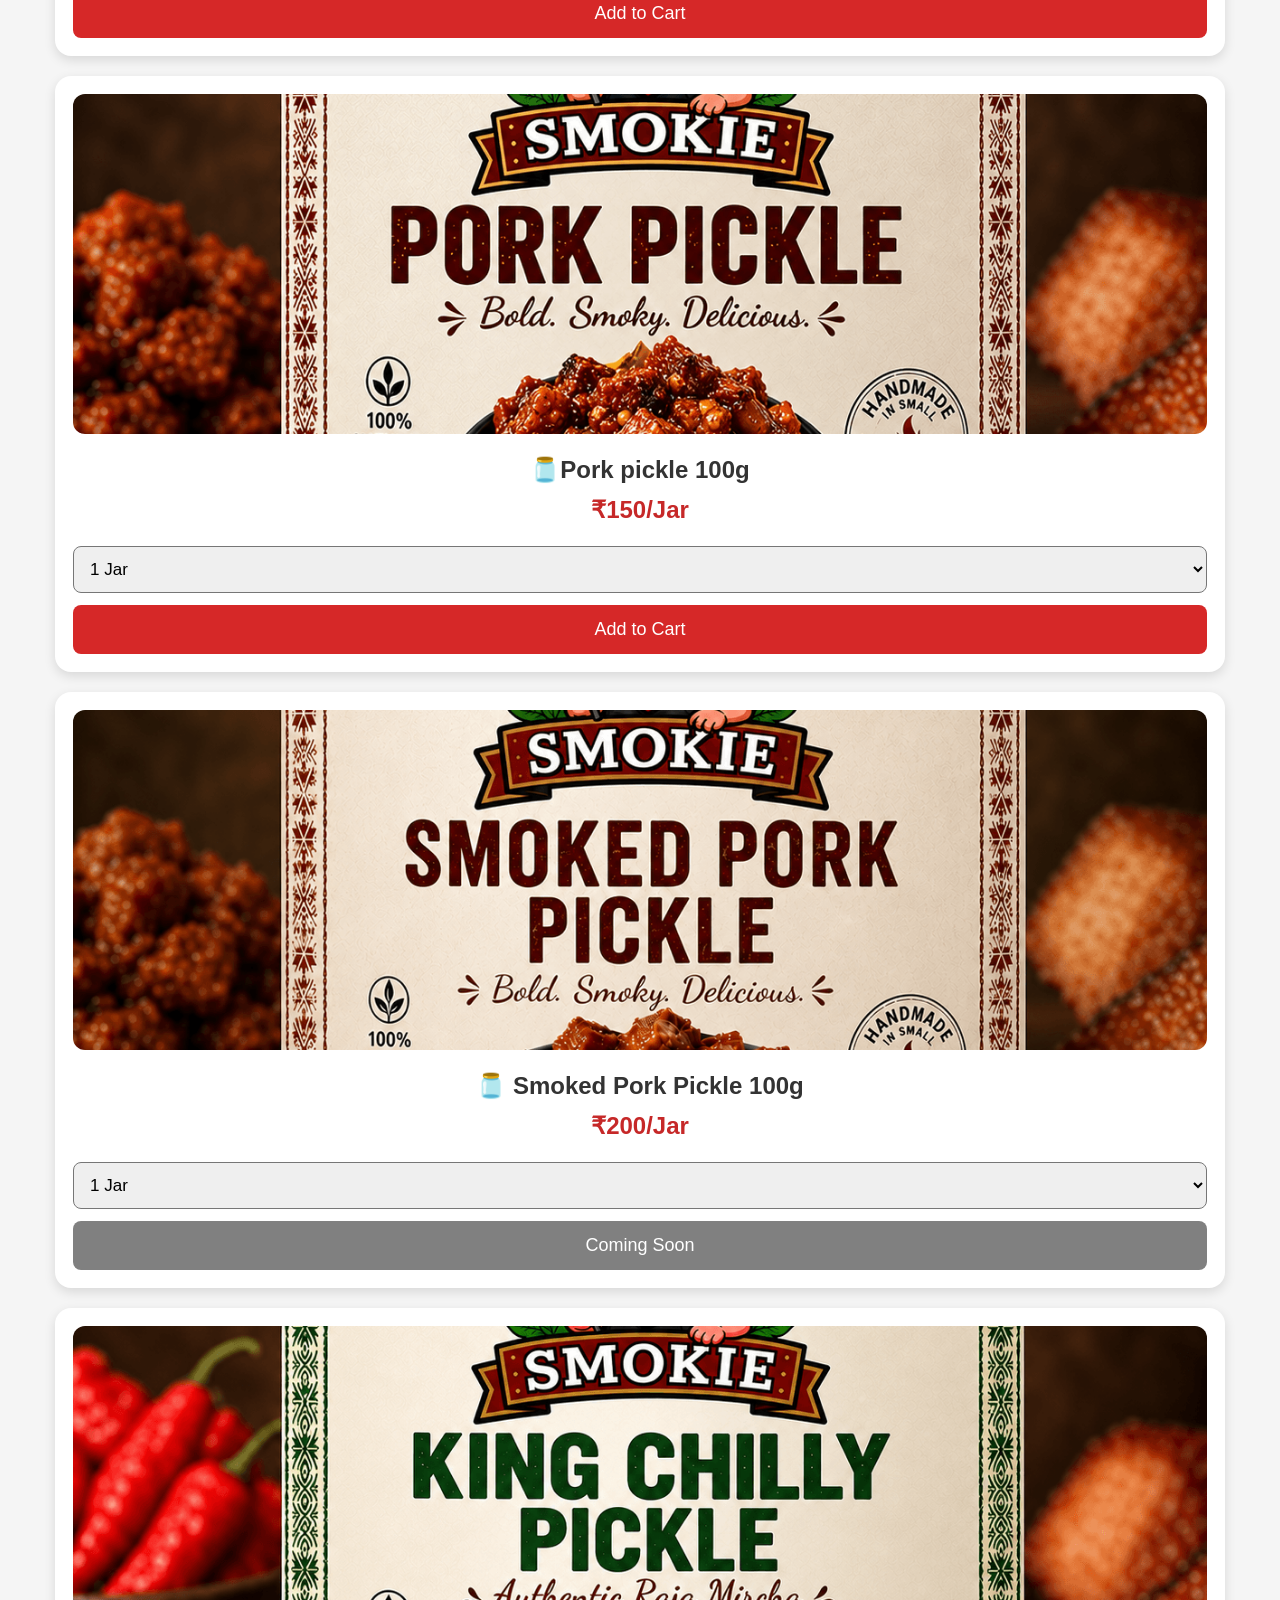
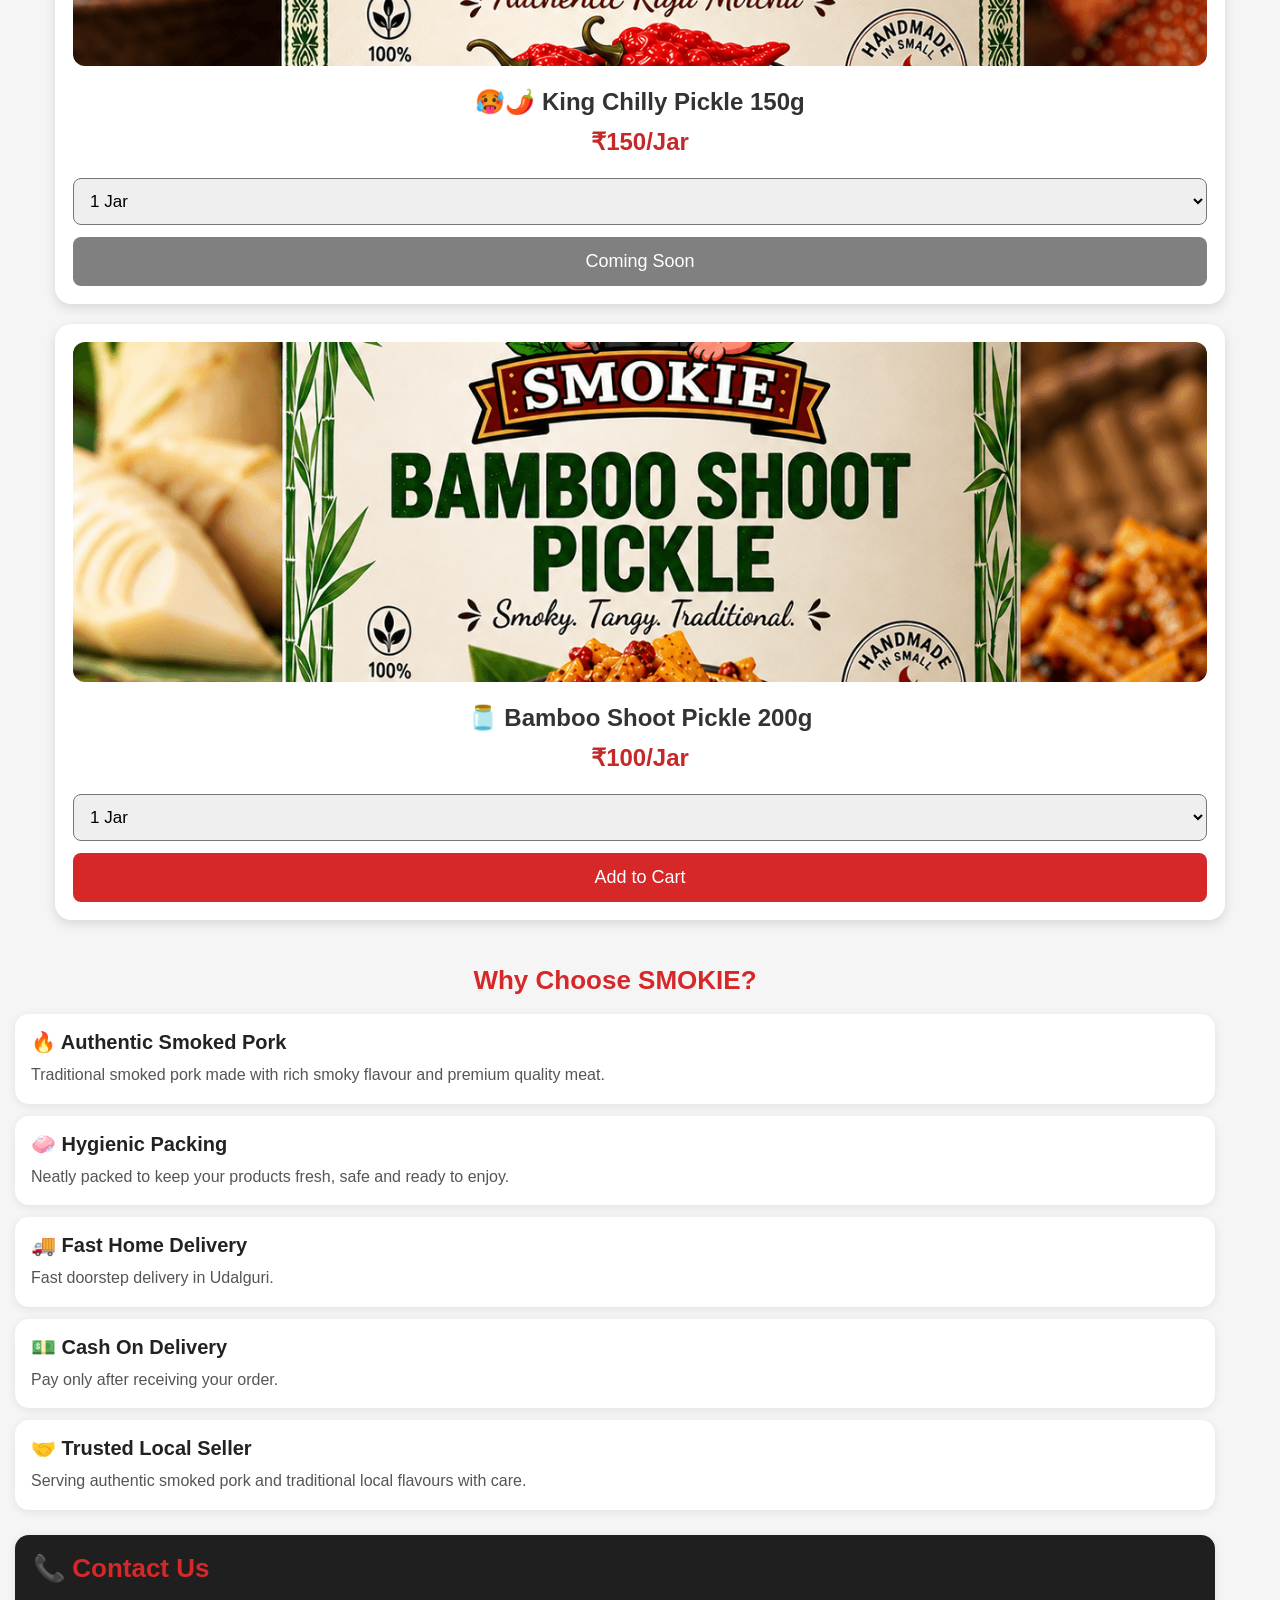
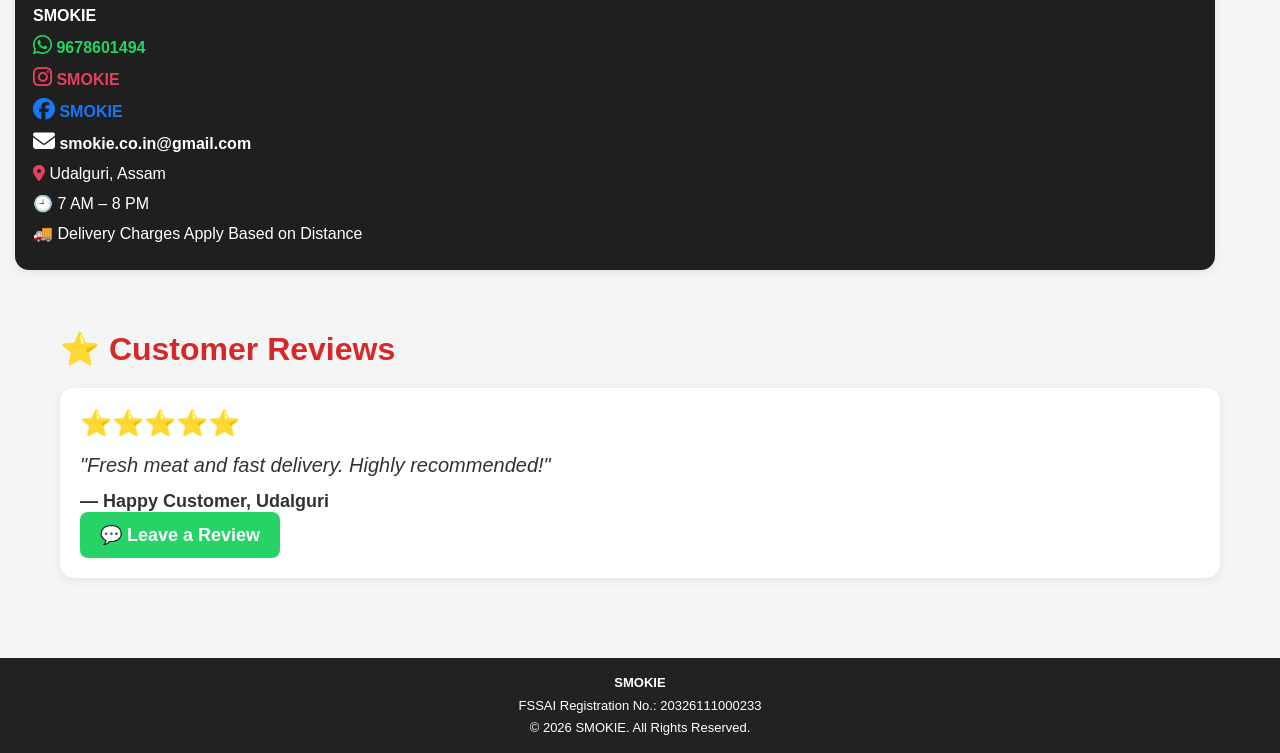
==== commit ad0bd0a8: "Fix Instagram link HTML" ====
--- a/index.html
+++ b/index.html
@@ -141,7 +141,7 @@
 
 <p>
  
-  href="https://www.instagram.com/smokie.udalguri/"
+  <a href="https://www.instagram.com/smokie.udalguri/"
      target="_blank"
      rel="noopener noreferrer"
      style="color:#E4405F; text-decoration:none; font-weight:600;">
